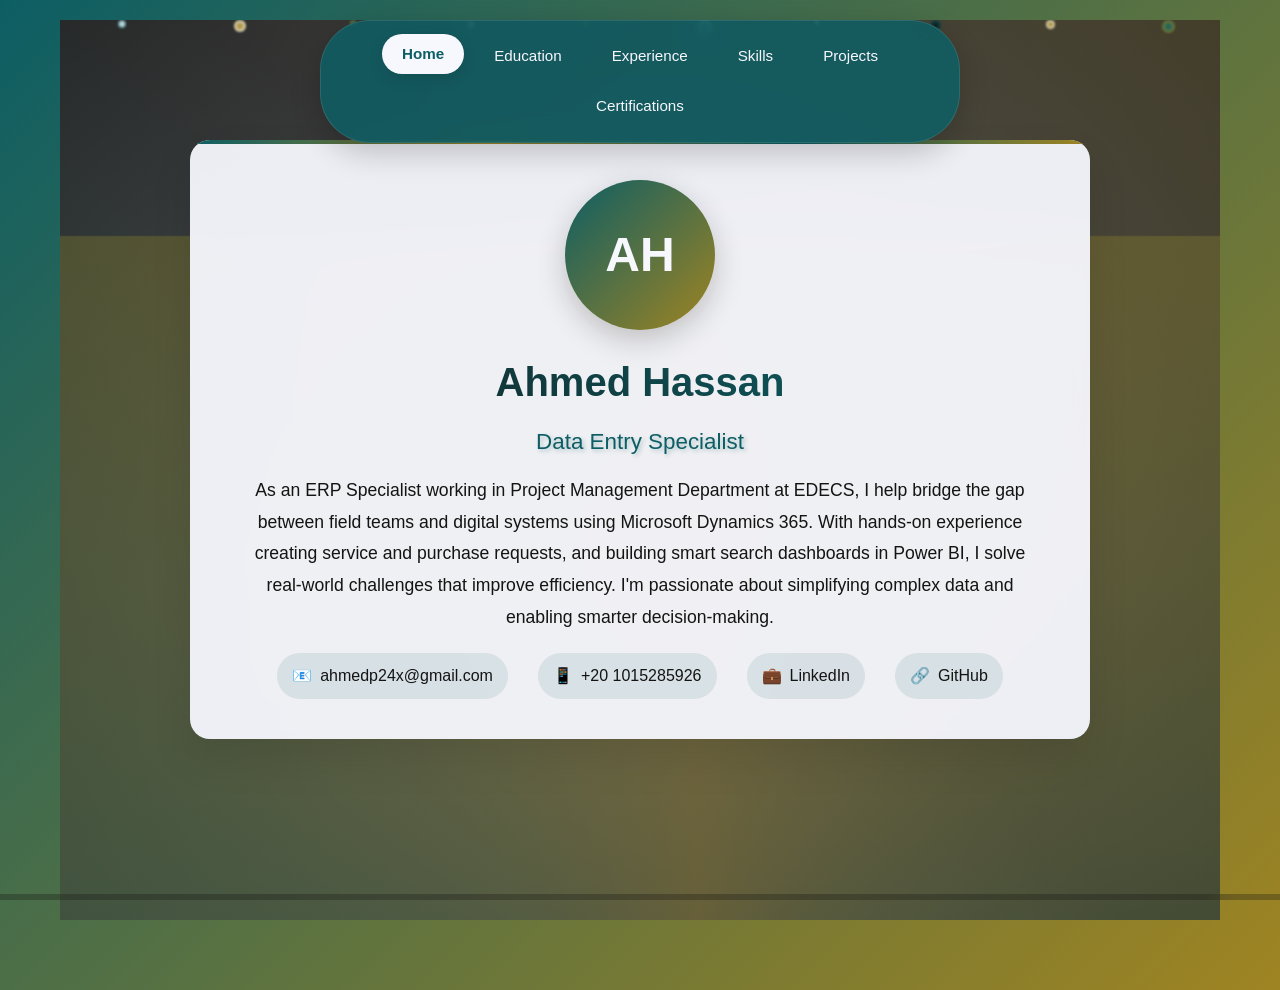
==== index.html @ 4a83ef36 "init project to remote repo" ====
<!DOCTYPE html>
<html lang="en">

<head>
    <meta charset="UTF-8">
    <meta name="viewport" content="width=device-width, initial-scale=1.0">
    <meta name="description"
        content="Ahmed Hassan - Data Entry Specialist & ERP Professional. Expertise in Power BI, Microsoft Dynamics 365, and data analytics.">
    <meta name="keywords"
        content="Ahmed Hassan, Data Entry Specialist, Power BI, Microsoft Dynamics 365, ERP, Data Analytics">
    <meta name="author" content="Ahmed Hassan">
    <title>Ahmed Hassan - Professional CV</title>
    <!-- Icon Libraries -->
    <link rel="stylesheet" href="https://cdn.jsdelivr.net/gh/devicons/devicon@latest/devicon.min.css">
    <link rel="stylesheet" href="https://cdnjs.cloudflare.com/ajax/libs/font-awesome/6.5.1/css/all.min.css">
    <link rel="stylesheet" href="css/style.css">
</head>

<body>
    <div class="container">
        <!-- Navigation Menu -->
        <nav class="navbar">
            <a href="#" class="nav-link active" data-section="home">Home</a>
            <a href="#" class="nav-link" data-section="education">Education</a>
            <a href="#" class="nav-link" data-section="experience">Experience</a>
            <a href="#" class="nav-link" data-section="skills">Skills</a>
            <a href="#" class="nav-link" data-section="projects">Projects</a>
            <a href="#" class="nav-link" data-section="certifications">Certifications</a>
        </nav>

        <!-- Portfolio Section as Background for First Two Sections -->
        <div class="portfolio-section">
            <div class="portfolio-parallax-bg"></div>
            <div class="floating-particles">
                <div class="particle"></div>
                <div class="particle"></div>
                <div class="particle"></div>
                <div class="particle"></div>
                <div class="particle"></div>
                <div class="particle"></div>
                <div class="particle"></div>
                <div class="particle"></div>
                <div class="particle"></div>
                <div class="particle"></div>
            </div>

            <!-- Profile Header floating on Portfolio -->
            <div id="home" class="profile-header fade-in page-section active">
                <div class="profile-image">AH</div>
                <h1 class="profile-name">Ahmed Hassan</h1>
                <h2 class="profile-title">Data Entry Specialist</h2>
                <p class="profile-summary">
                    As an ERP Specialist working in Project Management Department at EDECS, I help bridge the gap between field teams and
                    digital systems using Microsoft Dynamics 365. With hands-on experience creating service and purchase
                    requests, and building smart search dashboards in Power BI, I solve real-world challenges that
                    improve efficiency. I'm passionate about simplifying complex data and enabling smarter
                    decision-making.
                </p>
                <div class="contact-info">
                    <a href="mailto:ahmedp24x@gmail.com" class="contact-item">
                        <span>📧</span> ahmedp24x@gmail.com
                    </a>
                    <a href="tel:+201015285926" class="contact-item">
                        <span>📱</span> +20 1015285926
                    </a>
                    <a href="https://www.linkedin.com/in/ahmedhasson?utm_source=share&utm_campaign=share_via&utm_content=profile&utm_medium=android_app"
                        class="contact-item" target="_blank" rel="noopener noreferrer">
                        <span>💼</span> LinkedIn
                    </a>
                    <a href="https://github.com/Ahmedhassan1944" class="contact-item" target="_blank"
                        rel="noopener noreferrer">
                        <span>🔗</span> GitHub
                    </a>
                </div>
            </div>


        </div>

        <!-- Remaining Sections with Separate Background -->
        <div class="remaining-sections">
            <div class="main-content">
                <!-- Education Section -->
                <div id="education" class="section fade-in page-section">
                    <h3 class="section-title">
                        <div class="section-icon">🎓</div>
                        Education
                    </h3>

                    <div class="education-item">
                        <img src="images/alazhar-logo.png" alt="Al-Azhar University" class="education-logo">
                        <div class="item-header">Bachelor of Commerce - BCom, Statistics</div>
                        <div class="item-school">Al-Azhar University</div>
                        <div class="item-date">Oct 2019 - Jul 2023</div>
                        <div class="item-description">
                            Grade: Very Good with honor. Specialized in statistical analysis and data interpretation,
                            providing a strong foundation for data-driven decision making in business environments.
                        </div>
                    </div>
                </div>

                <!-- Experience Section -->
                <div id="experience" class="section fade-in page-section">
                    <h3 class="section-title">
                        <div class="section-icon">💼</div>
                        Experience
                    </h3>

                    <div class="experience-item edecs-experience">
                        <div class="experience-content">
                            <div class="item-header">Data Entry Specialist</div>
                            <div class="item-company">
                                EDECS –
                                <a href="https://www.edecs.com/projects/high-speed-rail-viaduct-hadayek-october-giza" target="_blank" rel="noopener noreferrer" style="color:inherit;text-decoration:underline dotted;">
                                    High-Speed Rail Viaduct, Hadayek October
                                </a>
                            </div>
                            <div class="item-date">May 2025 — Present · Giza, Egypt</div>
                            <div class="item-subtitle" style="font-size:0.82rem;color:var(--text-secondary,#aaa);margin-bottom:0.6rem;">
                                Client: Ministry of Transportation &amp; PARB &nbsp;|&nbsp; Consultant: SYSTRA &amp; SIEMENS &nbsp;|&nbsp; Design &amp; Build Contract
                            </div>
                            <div class="item-description">
                                <ul>
                                    <li>Initiate and process <strong>Purchase Requests (PRs)</strong> and <strong>Service Requests (SRs)</strong> through <strong>Microsoft Dynamics 365 F&amp;O</strong>, ensuring accurate ERP data entry and timely procurement workflow execution.</li>
                                    <li>Support <strong>Technical Office</strong> operations by maintaining real-time concrete casting records in <strong>Google Sheets</strong>, enabling all project stakeholders to monitor executed quantities per structural element and supporting Business Intelligence and project tracking initiatives.</li>
                                    <li>Manage end-to-end <strong>subcontractor invoice and payment certificate</strong> documentation, including obtaining departmental approvals and signatures, and compiling complete scanned dossiers (cover letters, invoices, and assessment sign-offs) for audit-ready records.</li>
                                    <li>Coordinate <strong>ERP item code requests</strong> for new and modified materials, as well as <strong>vendor registration</strong> for suppliers and subcontractors, ensuring all documentation and coding requirements are fulfilled to accelerate the procurement process.</li>
                                    <li>Serve as direct <strong>administrative support to the Project Manager</strong>, executing assigned tasks with accuracy and within required deadlines across cross-functional project activities.</li>
                                    <li>Prepare <strong>progress reports</strong> for reinforcement steel and concrete works, comparing actual executed site quantities against project records and planned targets to identify variances and support informed decision-making.</li>
                                    <li>Collaborate with site engineers within the <strong>Project Management Department</strong> to monitor construction activities, track work progress, and follow up on execution percentages using Google Sheets as a centralized project coordination platform.</li>
                                </ul>
                            </div>
                        </div>
                        <img src="images/edecs-logo.png" alt="EDECS" class="experience-logo">
                    </div>

                    <div class="experience-item hassan-allam-experience">
                        <div class="experience-content">
                            <div class="item-header">Data Entry Specialist - Maintenance Department</div>
                            <div class="item-company">Hassan Allam's Sons</div>
                            <div class="item-date">November 2023 — February 2024 · New Cairo, EGYPT</div>
                            <div class="item-description">
                                <ul>
                                    <li>Monitored and updated operating hours for a diverse fleet of heavy road construction equipment (Rollers, Graders, Pavers, etc.) to ensure strict adherence to Preventive Maintenance (PM) schedules (250, 500, 1000, 1500, and 2000-hour cycles).</li>
                                    <li>Managed the procurement process by initiating and tracking Purchase Requisitions (PRs) for all site maintenance requirements and technical supplies.</li>
                                    <li>Controlled inventory levels of essential spare parts and consumables, ensuring optimal stock availability for routine and emergency repairs to minimize equipment downtime.</li>
                                    <li>Tracked and documented maintenance cycles specifically for high-wear components, including batteries and tires, to optimize their lifespan and performance.</li>
                                    <li>Generated detailed reports on equipment status and maintenance history to support the technical office and site management in decision-making.</li>
                                </ul>
                            </div>
                        </div>
                        <img src="images/hassan-allam-logo.jpg" alt="Hassan Allam's Sons" class="experience-logo">
                    </div>
                </div>

                <!-- Skills Section -->
                <div id="skills" class="section fade-in page-section">
                    <h3 class="section-title">
                        <div class="section-icon">🚀</div>
                        Skills
                    </h3>

                    <div class="skills-grid">
                        <div class="skill-item">
                            <img src="images/power-bi.svg" alt="Power BI" class="skill-icon-svg">
                            <div class="skill-name">Power BI</div>
                        </div>
                        <div class="skill-item">
                            <i class="devicon-azuresqldatabase-plain skill-icon"></i>
                            <div class="skill-name">SQL</div>
                        </div>
                        <div class="skill-item">
                            <i class="devicon-azuresqldatabase-plain skill-icon"></i>
                            <div class="skill-name">T-SQL</div>
                        </div>
                        <div class="skill-item">
                            <img src="images/excel.svg" alt="Excel" class="skill-icon-svg">
                            <div class="skill-name">Excel</div>
                        </div>
                        <div class="skill-item">
                            <img src="images/word.svg" alt="Word" class="skill-icon-svg">
                            <div class="skill-name">Word</div>
                        </div>
                        <div class="skill-item">
                            <img src="images/powerpoint.svg" alt="PowerPoint" class="skill-icon-svg">
                            <div class="skill-name">Power Point</div>
                        </div>
                        <div class="skill-item">
                            <img src="images/outlook.svg" alt="Outlook" class="skill-icon-svg">
                            <div class="skill-name">Outlook</div>
                        </div>
                        <div class="skill-item">
                            <img src="images/python.svg" alt="Python" class="skill-icon-svg">
                            <div class="skill-name">Python</div>
                        </div>
                        <div class="skill-item">
                            <i class="devicon-microsoftsqlserver-plain skill-icon"></i>
                            <div class="skill-name">Microsoft SQL Server</div>
                        </div>
                        <div class="skill-item">
                            <i class="fas fa-keyboard skill-icon"></i>
                            <div class="skill-name">Typing</div>
                        </div>
                        <div class="skill-item">
                            <i class="fas fa-plug skill-icon"></i>
                            <div class="skill-name">API (OData Feed)</div>
                        </div>
                        <div class="skill-item">
                            <img src="images/dynamics-365.png" alt="Microsoft Dynamics 365" class="skill-icon-svg">
                            <div class="skill-name">ERP Microsoft Dynamics 365 F&O</div>
                        </div>
                        <div class="skill-item">
                            <img src="images/google-antigravity.png" alt="Google Antigravity" class="skill-icon-svg">
                            <div class="skill-name">Google.Antigravity (AI agent)</div>
                        </div>
                        <div class="skill-item">
                            <svg class="skill-icon-svg" viewBox="0 0 48 48" xmlns="http://www.w3.org/2000/svg">
                                <path fill="#43a047"
                                    d="M37,45H11c-1.657,0-3-1.343-3-3V6c0-1.657,1.343-3,3-3h19l10,10v29C40,43.657,38.657,45,37,45z" />
                                <path fill="#c8e6c9" d="M40,13H30V3L40,13z" />
                                <path fill="#2e7d32" d="M30,13l10,10V13H30z" />
                                <path fill="#e8f5e9"
                                    d="M31,23H17v14h14V23z M19,35v-2h3v2H19z M19,31v-2h3v2H19z M19,27v-2h3v2H19z M26,35h-3v-2h3V35z M26,31h-3v-2h3V31z M26,27h-3v-2h3V27z M29,35h-2v-2h2V35z M29,31h-2v-2h2V31z M29,27h-2v-2h2V27z" />
                            </svg>
                            <div class="skill-name">Google Sheets</div>
                        </div>
                        <div class="skill-item">
                            <img src="images/looker-studio.svg" alt="Looker Studio" class="skill-icon-svg">
                            <div class="skill-name">Looker Studio</div>
                        </div>
                        <div class="skill-item">
                            <i class="devicon-github-original skill-icon"></i>
                            <div class="skill-name">GitHub</div>
                        </div>
                        <div class="skill-item">
                            <img src="images/packet-tracer.png" alt="Cisco Packet Tracer" class="skill-icon-svg">
                            <div class="skill-name">Cisco Packet Tracer</div>
                        </div>
                        <div class="skill-item">
                            <img src="images/gns3.png" alt="GNS3" class="skill-icon-svg">
                            <div class="skill-name">GNS3</div>
                        </div>
                    </div>
                </div>

                <!-- Projects Section -->
                <div id="projects" class="section fade-in page-section">
                    <h3 class="section-title">
                        <div class="section-icon">🔧</div>
                        Key Projects
                    </h3>

                    <div class="project-item">
                        <div class="item-header">Real-Time Concrete Tracking &amp; Wastage Analysis System</div>
                        <div class="item-date">2026</div>
                        <div class="item-description">
                            <p><strong>Tools:</strong> Google Sheets, Looker Studio</p>
                            <p><strong>Overview:</strong> Designed and implemented a real-time concrete monitoring and
                                analysis system to track concrete consumption, supply, and wastage across construction
                                items and concrete stations. Uses Google Sheets with Data Validation and Conditional
                                Formatting, connected to Looker Studio for live dashboards.</p>
                            <br>
                            <strong>Key Features:</strong>
                            <ul>
                                <li>Real-Time Reporting (auto-updates with Google Sheets entries)</li>
                                <li>Concrete Consumption per Item tracking</li>
                                <li>Concrete Supplied by Station monitoring</li>
                                <li>Wastage Analysis per Item and per Station</li>
                                <li>Wastage Percentage KPI: (Wastage Quantity ÷ Total Estimated Quantity) × 100</li>
                            </ul>
                            <strong>Business Value:</strong>
                            <ul>
                                <li>Enhances cost control and reduces concrete waste</li>
                                <li>Enables real-time data-driven decisions</li>
                                <li>Improves transparency between site execution and management</li>
                                <li>Provides instant visibility without manual reporting</li>
                            </ul>
                            <p><strong>Skills:</strong> Google Sheets (Advanced), Data Validation, Conditional
                                Formatting, Looker Studio, Real-Time Dashboards, Construction Data Analytics, KPI
                                Design, Data Visualization</p>
                        </div>
                    </div>

                    <div class="project-item">
                        <div class="item-header">Smart Item Code Search using Power BI &amp; OData Feed</div>
                        <div class="item-date">2025</div>
                        <div class="item-description">
                            Developed a Power BI project that connects two tables using the OData API feed.
                            The main objective is to simplify the process of identifying item or service codes
                            inside Microsoft Dynamics 365 ERP.
                        </div>
                    </div>

                    <div class="project-item">
                        <div class="item-header">Workflow Monitoring Dashboard – Power BI</div>
                        <div class="item-date">2025</div>
                        <div class="item-description">
                            Designed and developed an interactive Power BI dashboard to monitor workflow processes
                            for Purchase Requisitions and Service Requests at EDECS.
                        </div>
                    </div>

                    <div class="project-item">
                        <div class="item-header">PowerPoint Logistics Tracker</div>
                        <div class="item-date">2025</div>
                        <div class="item-description">
                            Developed an interactive PowerPoint logistics tracker for Viaduct 98 – Nile SAT (Part 2),
                            documenting daily vehicle movements with visual maps, animations, and organized tables.
                            Enhanced reporting by delivering clear, professional insights without complex tools.
                        </div>
                    </div>
                </div>

                <!-- Certifications Section -->
                <div id="certifications" class="section fade-in full-width page-section">
                    <h3 class="section-title">
                        <div class="section-icon">🏆</div>
                        Certifications &amp; Achievements
                    </h3>

                    <div class="certifications-grid">
                        <div class="cert-item">
                            <img src="images/google-cert.svg" alt="Google Data Analytics" class="skill-icon-svg">
                            <div class="cert-name">Google Data Analytics Professional Certificate</div>
                            <div class="cert-issuer">Google</div>
                        </div>
                        <div class="cert-item">
                            <img src="images/powerbi-cert.png" alt="Power BI Data Analysis" class="skill-icon-svg">
                            <div class="cert-name">Analyzing and Visualizing Data with Microsoft Power BI</div>
                            <div class="cert-issuer">365 Data Science</div>
                        </div>
                        <div class="cert-item">
                            <img src="images/typing-cert.png" alt="Typing Certificate" class="skill-icon-svg">
                            <div class="cert-name">Typing Certificate</div>
                            <div class="cert-issuer">Typing.com</div>
                        </div>
                        <div class="cert-item">
                            <img src="images/cisco-cert.svg" alt="Cisco Network Academy" class="skill-icon-svg">
                            <div class="cert-name">CCNA: Introduction to Network</div>
                            <div class="cert-issuer">Cisco Network Academy</div>
                        </div>
                        <div class="cert-item">
                            <img src="images/cisco-cert.svg" alt="Cisco Network Academy" class="skill-icon-svg">
                            <div class="cert-name">CCNA: Switching, Routing, and Wireless Essentials</div>
                            <div class="cert-issuer">Cisco Network Academy</div>
                        </div>
                    </div>
                </div>
            </div>
        </div>
    </div>
    <!-- Scroll Progress Bar -->
    <div class="scroll-progress-container">
        <div class="scroll-progress-bar"></div>
    </div>

    <script src="js/script.js"></script>
</body>

</html>
---- css/style.css ----
* {
    margin: 0;
    padding: 0;
    box-sizing: border-box;
}

/* ============================================
   CUSTOM CURSOR STYLES
   ============================================ */

/* Default cursor for all elements */
* {
    cursor: url('../images/path-66-at-2x-removebg-preview_32x32.png') 16 16, auto;
}

/* Pointer cursor for interactive elements */
a,
button,
.clickable,
[onclick],
[role="button"] {
    cursor: url('../images/path-66-at-2x-removebg-preview_32x32.png') 16 16, pointer;
}

/* Text cursor for input fields */
input[type="text"],
input[type="email"],
input[type="password"],
input[type="search"],
textarea,
[contenteditable="true"] {
    cursor: url('../images/path-66-at-2x-removebg-preview_32x32.png') 16 16, text;
}

/* Keep default cursors for resize and move operations */
[draggable="true"] {
    cursor: url('../images/path-66-at-2x-removebg-preview_32x32.png') 16 16, move;
}

/* Ensure cursor works on all interactive portfolio elements */
.contact-item,
.portfolio-card,
.experience-item,
.education-item,
.project-item,
.skill-item {
    cursor: url('../images/path-66-at-2x-removebg-preview_32x32.png') 16 16, pointer;
}



/* ============================================
   END CUSTOM CURSOR STYLES
   ============================================ */



body {
    font-family: 'Segoe UI', Tahoma, Geneva, Verdana, sans-serif;
    line-height: 1.6;
    color: #141413;
    background: linear-gradient(135deg, #0d5e64 0%, #9f8422 100%);
    min-height: 100vh;
}

.container {
    max-width: 1200px;
    margin: 0 auto;
    padding: 20px;
    position: relative;
}

/* Portfolio Section as Background for First Two Sections */
.portfolio-section {
    position: relative;
    width: 100%;
    min-height: 100vh;
    z-index: 1;
    overflow: hidden;
    margin-bottom: 50px;
}

/* INSANE BACKGROUND ANIMATIONS */
.portfolio-parallax-bg {
    position: absolute;
    top: 0;
    left: 0;
    width: 100%;
    height: 120%;
    background: linear-gradient(45deg, #0d5e64 0%, #141413 50%, #9f8422 100%);
    background-size: 400% 400%;
    animation: megaGradientShift 4s ease infinite, backgroundPulse 6s ease-in-out infinite;
    transform: translateZ(0);
    will-change: transform;
    overflow: hidden;
}

.portfolio-parallax-bg::before {
    content: '';
    position: absolute;
    top: -50%;
    left: -50%;
    width: 200%;
    height: 200%;
    background: radial-gradient(circle, rgba(247, 248, 254, 0.3) 0%, transparent 70%);
    animation: megaFloat 4s ease-in-out infinite, spin 20s linear infinite;
}

.portfolio-parallax-bg::after {
    content: '';
    position: absolute;
    top: 20%;
    right: -30%;
    width: 150%;
    height: 150%;
    background: conic-gradient(from 0deg, rgba(159, 132, 34, 0.4), rgba(13, 94, 100, 0.4), rgba(159, 132, 34, 0.4));
    animation: megaFloatReverse 6s ease-in-out infinite, spinReverse 15s linear infinite;
}

@keyframes megaGradientShift {
    0% {
        background-position: 0% 50%;
    }

    25% {
        background-position: 100% 50%;
    }

    50% {
        background-position: 100% 100%;
    }

    75% {
        background-position: 0% 100%;
    }

    100% {
        background-position: 0% 50%;
    }
}

@keyframes backgroundPulse {

    0%,
    100% {
        transform: scale(1) rotate(0deg);
    }

    50% {
        transform: scale(1.05) rotate(2deg);
    }
}

@keyframes megaFloat {

    0%,
    100% {
        transform: translateY(0px) rotate(0deg) scale(1);
    }

    33% {
        transform: translateY(-30px) rotate(120deg) scale(1.1);
    }

    66% {
        transform: translateY(15px) rotate(240deg) scale(0.9);
    }
}

@keyframes megaFloatReverse {

    0%,
    100% {
        transform: translateY(0px) rotate(0deg) scale(1);
    }

    33% {
        transform: translateY(25px) rotate(-90deg) scale(1.2);
    }

    66% {
        transform: translateY(-20px) rotate(-180deg) scale(0.8);
    }
}

@keyframes spin {
    0% {
        transform: rotate(0deg);
    }

    100% {
        transform: rotate(360deg);
    }
}

@keyframes spinReverse {
    0% {
        transform: rotate(0deg);
    }

    100% {
        transform: rotate(-360deg);
    }
}

@keyframes gradientShift {
    0% {
        background-position: 0% 50%;
    }

    50% {
        background-position: 100% 50%;
    }

    100% {
        background-position: 0% 50%;
    }
}

@keyframes float {

    0%,
    100% {
        transform: translateY(0px) rotate(0deg);
    }

    50% {
        transform: translateY(-20px) rotate(5deg);
    }
}

/* EXPLOSIVE PARTICLE SYSTEM */
.floating-particles {
    position: absolute;
    top: 0;
    left: 0;
    width: 100%;
    height: 100%;
    pointer-events: none;
    overflow: hidden;
}

.particle {
    position: absolute;
    border-radius: 50%;
    animation: floatParticle 6s infinite linear;
    filter: blur(1px);
}

.particle:nth-child(1) {
    width: 8px;
    height: 8px;
    left: 5%;
    background: radial-gradient(circle, #f7f8fe, #0d5e64);
    animation-delay: 0s;
    animation-duration: 8s;
}

.particle:nth-child(2) {
    width: 12px;
    height: 12px;
    left: 15%;
    background: radial-gradient(circle, #9f8422, #f7f8fe);
    animation-delay: 1s;
    animation-duration: 10s;
}

.particle:nth-child(3) {
    width: 6px;
    height: 6px;
    left: 25%;
    background: radial-gradient(circle, #0d5e64, #9f8422);
    animation-delay: 2s;
    animation-duration: 12s;
}

.particle:nth-child(4) {
    width: 10px;
    height: 10px;
    left: 35%;
    background: radial-gradient(circle, #f7f8fe, #141413);
    animation-delay: 3s;
    animation-duration: 9s;
}

.particle:nth-child(5) {
    width: 7px;
    height: 7px;
    left: 45%;
    background: radial-gradient(circle, #9f8422, #0d5e64);
    animation-delay: 4s;
    animation-duration: 11s;
}

.particle:nth-child(6) {
    width: 14px;
    height: 14px;
    left: 55%;
    background: radial-gradient(circle, #0d5e64, #f7f8fe);
    animation-delay: 5s;
    animation-duration: 13s;
}

.particle:nth-child(7) {
    width: 5px;
    height: 5px;
    left: 65%;
    background: radial-gradient(circle, #f7f8fe, #9f8422);
    animation-delay: 6s;
    animation-duration: 8s;
}

.particle:nth-child(8) {
    width: 11px;
    height: 11px;
    left: 75%;
    background: radial-gradient(circle, #141413, #0d5e64);
    animation-delay: 7s;
    animation-duration: 10s;
}

.particle:nth-child(9) {
    width: 9px;
    height: 9px;
    left: 85%;
    background: radial-gradient(circle, #9f8422, #f7f8fe);
    animation-delay: 1.5s;
    animation-duration: 14s;
}

.particle:nth-child(10) {
    width: 13px;
    height: 13px;
    left: 95%;
    background: radial-gradient(circle, #0d5e64, #9f8422);
    animation-delay: 2.5s;
    animation-duration: 7s;
}

@keyframes floatParticle {
    0% {
        transform: translateY(100vh) rotate(0deg) scale(0);
        opacity: 0;
    }

    5% {
        opacity: 1;
        transform: translateY(95vh) rotate(18deg) scale(1);
    }

    50% {
        transform: translateY(50vh) rotate(180deg) scale(1.5);
        opacity: 1;
    }

    95% {
        opacity: 1;
        transform: translateY(5vh) rotate(342deg) scale(0.8);
    }

    100% {
        transform: translateY(-10vh) rotate(360deg) scale(0);
        opacity: 0;
    }
}

/* Profile Header floating on Portfolio */
.profile-header {
    background: rgba(247, 248, 254, 0.95);
    backdrop-filter: blur(15px);
    border-radius: 20px;
    padding: 40px;
    margin: 120px auto 100px auto;
    /* Increased top margin for navbar */
    box-shadow: 0 20px 40px rgba(0, 0, 0, 0.1);
    text-align: center;
    position: relative;
    overflow: hidden;
    z-index: 5;
    max-width: 900px;
}

.profile-header::before {
    content: '';
    position: absolute;
    top: 0;
    left: 0;
    right: 0;
    height: 4px;
    background: linear-gradient(90deg, #0d5e64, #9f8422, #0d5e64, #9f8422);
}

.profile-image {
    width: 150px;
    height: 150px;
    border-radius: 50%;
    margin: 0 auto 20px;
    background: linear-gradient(135deg, #0d5e64, #9f8422);
    display: flex;
    align-items: center;
    justify-content: center;
    font-size: 48px;
    color: #f7f8fe;
    font-weight: bold;
    box-shadow: 0 10px 30px rgba(0, 0, 0, 0.2);
    transition: all 0.5s cubic-bezier(0.4, 0, 0.2, 1);
    position: relative;
    overflow: hidden;
    animation:
        bounceIn 1.5s ease-out,
        continuousBounce 4s ease-in-out 2s infinite,
        colorCycle 8s ease-in-out 3s infinite,
        breathe 3s ease-in-out infinite;
}

.profile-image:hover {
    transform: scale(1.3) rotate(15deg) translateY(-10px);
    box-shadow:
        0 30px 80px rgba(13, 94, 100, 0.6),
        0 0 50px rgba(159, 132, 34, 0.8),
        inset 0 0 30px rgba(247, 248, 254, 0.3);
    background: conic-gradient(from 0deg, #0d5e64, #9f8422, #f7f8fe, #141413, #0d5e64);
    animation:
        continuousBounce 4s ease-in-out infinite,
        colorCycle 1s ease-in-out infinite,
        breathe 1s ease-in-out infinite,
        megaSpin 2s ease-in-out infinite;
}

.profile-image::before {
    content: '';
    position: absolute;
    top: -50%;
    left: -50%;
    width: 200%;
    height: 200%;
    background: conic-gradient(from 0deg, transparent, rgba(247, 248, 254, 0.8), transparent);
    transform: rotate(0deg);
    transition: all 0.6s ease;
    opacity: 0;
    animation: continuousSpin 3s linear infinite;
}

.profile-image:hover::before {
    opacity: 1;
    animation: megaSpin 0.5s linear infinite;
}

.profile-image::after {
    content: '';
    position: absolute;
    top: 50%;
    left: 50%;
    width: 120%;
    height: 120%;
    background: radial-gradient(circle, transparent 40%, rgba(247, 248, 254, 0.6) 70%, transparent 90%);
    transform: translate(-50%, -50%) scale(0);
    border-radius: 50%;
    animation: pulseRing 2s ease-in-out infinite;
}

@keyframes colorCycle {
    0% {
        background: linear-gradient(135deg, #0d5e64, #9f8422);
    }

    25% {
        background: linear-gradient(135deg, #9f8422, #f7f8fe);
    }

    50% {
        background: linear-gradient(135deg, #f7f8fe, #141413);
    }

    75% {
        background: linear-gradient(135deg, #141413, #0d5e64);
    }

    100% {
        background: linear-gradient(135deg, #0d5e64, #9f8422);
    }
}

@keyframes breathe {

    0%,
    100% {
        filter: brightness(1) saturate(1);
    }

    50% {
        filter: brightness(1.3) saturate(1.5);
    }
}

@keyframes megaSpin {
    0% {
        transform: rotate(0deg);
    }

    100% {
        transform: rotate(360deg);
    }
}

@keyframes continuousSpin {
    0% {
        transform: rotate(0deg);
    }

    100% {
        transform: rotate(360deg);
    }
}

@keyframes pulseRing {
    0% {
        transform: translate(-50%, -50%) scale(0);
        opacity: 1;
    }

    100% {
        transform: translate(-50%, -50%) scale(1);
        opacity: 0;
    }
}

@keyframes bounceIn {
    0% {
        transform: scale(0);
        opacity: 0;
    }

    50% {
        transform: scale(1.1);
    }

    100% {
        transform: scale(1);
        opacity: 1;
    }
}

@keyframes continuousBounce {

    0%,
    100% {
        transform: translateY(0);
    }

    50% {
        transform: translateY(-10px);
    }
}

@keyframes shimmer {
    0% {
        transform: translateX(-100%) translateY(-100%) rotate(45deg);
    }

    100% {
        transform: translateX(100%) translateY(100%) rotate(45deg);
    }
}

/* EXPLOSIVE TEXT ANIMATIONS */
.profile-name {
    font-size: 2.5em;
    font-weight: 700;
    color: #141413;
    margin-bottom: 10px;
    background: linear-gradient(45deg, #141413, #0d5e64, #9f8422, #141413);
    background-size: 300% 300%;
    background-clip: text;
    -webkit-background-clip: text;
    -webkit-text-fill-color: transparent;
    animation:
        slideInDown 1.5s ease-out,
        gradientText 5s ease-in-out 2s infinite,
        letterBounce 3s ease-in-out 3s infinite;
}

.profile-title {
    font-size: 1.4em;
    color: #0d5e64;
    margin-bottom: 15px;
    font-weight: 500;
    animation:
        slideInUp 1.5s ease-out 0.5s both,
        titlePulse 3s ease-in-out 2s infinite,
        titleFloat 4s ease-in-out 3s infinite;
    text-shadow: 2px 2px 4px rgba(13, 94, 100, 0.3);
}

@keyframes gradientText {

    0%,
    100% {
        background-position: 0% 50%;
    }

    50% {
        background-position: 100% 50%;
    }
}

@keyframes textGlow {

    0%,
    100% {
        filter: drop-shadow(0 0 5px rgba(13, 94, 100, 0.5));
        transform: scale(1);
    }

    50% {
        filter: drop-shadow(0 0 20px rgba(159, 132, 34, 0.8));
        transform: scale(1.02);
    }
}

@keyframes letterBounce {

    0%,
    100% {
        transform: translateY(0);
    }

    25% {
        transform: translateY(-3px);
    }

    75% {
        transform: translateY(3px);
    }
}

@keyframes titlePulse {

    0%,
    100% {
        transform: scale(1);
        color: #0d5e64;
    }

    50% {
        transform: scale(1.05);
        color: #9f8422;
    }
}

@keyframes titleFloat {

    0%,
    100% {
        transform: translateX(0) rotate(0deg);
    }

    33% {
        transform: translateX(5px) rotate(1deg);
    }

    66% {
        transform: translateX(-5px) rotate(-1deg);
    }
}

.profile-summary {
    font-size: 1.1em;
    color: #141413;
    max-width: 800px;
    margin: 0 auto 20px;
    line-height: 1.8;
    animation: fadeInScale 1s ease-out 0.6s both;
}

@keyframes slideInDown {
    0% {
        transform: translateY(-50px);
        opacity: 0;
    }

    100% {
        transform: translateY(0);
        opacity: 1;
    }
}

@keyframes slideInUp {
    0% {
        transform: translateY(50px);
        opacity: 0;
    }

    100% {
        transform: translateY(0);
        opacity: 1;
    }
}

@keyframes fadeInScale {
    0% {
        transform: scale(0.8);
        opacity: 0;
    }

    100% {
        transform: scale(1);
        opacity: 1;
    }
}

/* Add wave animation to contact info */
.contact-info {
    display: flex;
    justify-content: center;
    gap: 30px;
    flex-wrap: wrap;
    margin-top: 20px;
    animation: slideInUp 1s ease-out 0.9s both;
}

.contact-item {
    display: flex;
    align-items: center;
    gap: 8px;
    color: #141413;
    text-decoration: none;
    padding: 10px 15px;
    border-radius: 25px;
    background: rgba(13, 94, 100, 0.1);
    transition: all 0.4s cubic-bezier(0.4, 0, 0.2, 1);
    position: relative;
    overflow: hidden;
}

.contact-item::before {
    content: '';
    position: absolute;
    top: 0;
    left: -100%;
    width: 100%;
    height: 100%;
    background: linear-gradient(90deg, transparent, rgba(13, 94, 100, 0.2), transparent);
    transition: left 0.6s ease;
}

.contact-item:hover {
    background: rgba(13, 94, 100, 0.2);
    transform: translateY(-3px) scale(1.02);
    box-shadow: 0 10px 25px rgba(13, 94, 100, 0.3);
}

.contact-item:hover::before {
    left: 100%;
}

.contact-item span {
    transition: transform 0.3s ease;
}

.contact-item:hover span {
    transform: rotate(15deg) scale(1.1);
}

/* Portfolio Content */
.portfolio-content {
    position: relative;
    z-index: 2;
    padding: 100px 40px 80px 40px;
    /* Increased top padding for navbar */
    text-align: center;
    color: #f7f8fe;
    max-width: 1200px;
    margin: 0 auto;
}

/* Add visible loading animation */
.portfolio-title {
    font-size: 3.5em;
    font-weight: 700;
    margin-bottom: 30px;
    text-shadow: 2px 2px 4px rgba(0, 0, 0, 0.3);
    animation: slideInFromLeft 1s ease-out 2s both, glow 2s ease-in-out 3s infinite alternate;
}

.portfolio-subtitle {
    font-size: 1.5em;
    margin-bottom: 40px;
    opacity: 0.9;
    animation: slideInFromRight 1s ease-out 2.5s both;
}

@keyframes slideInFromLeft {
    0% {
        transform: translateX(-100px);
        opacity: 0;
    }

    100% {
        transform: translateX(0);
        opacity: 1;
    }
}

@keyframes slideInFromRight {
    0% {
        transform: translateX(100px);
        opacity: 0;
    }

    100% {
        transform: translateX(0);
        opacity: 1;
    }
}

@keyframes glow {
    0% {
        text-shadow: 2px 2px 4px rgba(0, 0, 0, 0.3), 0 0 10px rgba(247, 248, 254, 0.3);
    }

    100% {
        text-shadow: 2px 2px 4px rgba(0, 0, 0, 0.3), 0 0 20px rgba(247, 248, 254, 0.6), 0 0 30px rgba(247, 248, 254, 0.4);
    }
}

.portfolio-grid {
    display: grid;
    grid-template-columns: repeat(auto-fit, minmax(300px, 1fr));
    gap: 30px;
    margin-top: 50px;
    animation: fadeInUp 1s ease-out 3s both;
}

.portfolio-card {
    background: rgba(247, 248, 254, 0.1);
    backdrop-filter: blur(15px);
    border: 1px solid rgba(247, 248, 254, 0.2);
    border-radius: 15px;
    padding: 30px;
    transition: all 0.5s cubic-bezier(0.4, 0, 0.2, 1);
    position: relative;
    overflow: hidden;
    transform: translateY(0);
}

.portfolio-card::before {
    content: '';
    position: absolute;
    top: 0;
    left: 0;
    width: 100%;
    height: 3px;
    background: linear-gradient(90deg, #f7f8fe, #9f8422);
}

.portfolio-card::after {
    content: '';
    position: absolute;
    top: 50%;
    left: 50%;
    width: 0;
    height: 0;
    background: radial-gradient(circle, rgba(247, 248, 254, 0.1) 0%, transparent 70%);
    transition: all 0.6s ease;
    transform: translate(-50%, -50%);
    border-radius: 50%;
}

.portfolio-card:hover {
    transform: translateY(-15px) scale(1.03) rotateX(5deg);
    box-shadow: 0 30px 60px rgba(0, 0, 0, 0.4);
    border-color: rgba(247, 248, 254, 0.4);
}

.portfolio-card:hover::after {
    width: 300px;
    height: 300px;
    background: radial-gradient(circle, rgba(247, 248, 254, 0.05) 0%, transparent 70%);
}

.portfolio-card h3 {
    font-size: 1.5em;
    margin-bottom: 15px;
    color: #f7f8fe;
    transition: all 0.3s ease;
}

.portfolio-card:hover h3 {
    transform: translateY(-5px);
    text-shadow: 0 5px 15px rgba(247, 248, 254, 0.3);
}

.portfolio-card p {
    color: rgba(247, 248, 254, 0.8);
    line-height: 1.6;
}

.coming-soon-badge {
    display: inline-block;
    background: linear-gradient(135deg, #9f8422, #0d5e64);
    color: #f7f8fe;
    padding: 8px 20px;
    border-radius: 20px;
    font-size: 0.9em;
    font-weight: 500;
    margin-bottom: 15px;
}

@keyframes fadeInUp {
    to {
        opacity: 1;
        transform: translateY(0);
    }
}

@keyframes cardSlideUp {
    0% {
        transform: translateY(50px) scale(0.9);
        opacity: 0;
    }

    100% {
        transform: translateY(0) scale(1);
        opacity: 1;
    }
}

/* Remaining Sections with Separate Background */
.remaining-sections {
    position: relative;
    z-index: 10;
    background: linear-gradient(135deg, #0d5e64 0%, #9f8422 100%);
    padding: 50px 0;
    margin-top: 0;
}

.main-content {
    display: grid;
    grid-template-columns: 1fr 1fr;
    gap: 30px;
    max-width: 1200px;
    margin: 0 auto;
    padding: 0 20px;
}

.section {
    background: rgba(247, 248, 254, 0.95);
    backdrop-filter: blur(10px);
    border-radius: 15px;
    padding: 30px;
    box-shadow: 0 15px 35px rgba(0, 0, 0, 0.08);
    transition: transform 0.3s ease;
}

.section:hover {
    transform: translateY(-5px);
}

.section-title {
    font-size: 1.8em;
    font-weight: 600;
    color: #141413;
    margin-bottom: 25px;
    display: flex;
    align-items: center;
    gap: 10px;
}

.section-icon {
    width: 30px;
    height: 30px;
    background: linear-gradient(135deg, #0d5e64, #9f8422);
    border-radius: 8px;
    display: flex;
    align-items: center;
    justify-content: center;
    color: #f7f8fe;
    font-weight: bold;
}

.experience-item,
.education-item,
.project-item {
    border-left: 3px solid #0d5e64;
    padding-left: 20px;
    margin-bottom: 25px;
    position: relative;
    transition: all 0.3s ease;

}

.experience-item::before,
.education-item::before,
.project-item::before {
    content: '';
    position: absolute;
    left: -8px;
    top: 5px;
    width: 13px;
    height: 13px;
    background: #0d5e64;
    border-radius: 50%;
    transition: all 0.4s ease;
    animation: heartbeat 2s ease-in-out infinite;
}

.experience-item:hover::before,
.education-item:hover::before,
.project-item:hover::before {
    transform: scale(1.5);
    box-shadow: 0 0 15px rgba(13, 94, 100, 0.6);
    background: #9f8422;
}

.experience-item:hover,
.education-item:hover,
.project-item:hover {
    transform: translateX(10px);
    background: rgba(13, 94, 100, 0.02);
    border-radius: 8px;
    padding: 15px 20px;
    margin-left: -15px;
}

@keyframes heartbeat {

    0%,
    100% {
        transform: scale(1);
    }

    50% {
        transform: scale(1.1);
    }
}

.item-header {
    font-size: 1.2em;
    font-weight: 600;
    color: #141413;
    margin-bottom: 5px;
}

.item-company,
.item-school {
    color: #0d5e64;
    font-weight: 500;
    margin-bottom: 5px;
}

.item-date {
    color: #9f8422;
    font-size: 0.9em;
    margin-bottom: 10px;
}

.item-description {
    color: #141413;
    line-height: 1.6;
}

.item-description ul {
    list-style-type: disc;
    margin-left: 20px;
    margin-top: 5px;
    margin-bottom: 10px;
}

.item-description li {
    margin-bottom: 5px;
}

.education-logo {
    width: 80px;
    height: 80px;
    object-fit: contain;
    margin-bottom: 15px;
    display: block;
}

.experience-item {
    display: grid;
    grid-template-columns: 1fr auto;
    grid-template-areas:
        "content logo";
    align-items: center;
    gap: 20px;
}

.experience-item .experience-content {
    grid-area: content;
}

.experience-logo {
    grid-area: logo;
    width: 160px;
    height: 120px;
    object-fit: contain;
    display: block;
    flex-shrink: 0;
    opacity: 0.9;
    transition: transform 0.3s ease, opacity 0.3s ease;
}

.experience-item:hover .experience-logo {
    transform: scale(1.05);
    opacity: 1;
}

.skills-grid {
    display: grid;
    grid-template-columns: repeat(auto-fit, minmax(120px, 1fr));
    gap: 15px;
}

.skill-item {
    text-align: center;
    padding: 15px;
    background: linear-gradient(135deg, rgba(13, 94, 100, 0.1), rgba(159, 132, 34, 0.1));
    border-radius: 12px;
    transition: all 0.4s cubic-bezier(0.4, 0, 0.2, 1);
    position: relative;
    overflow: hidden;

}

.skill-item::before {
    content: '';
    position: absolute;
    top: 50%;
    left: 50%;
    width: 0;
    height: 0;
    background: radial-gradient(circle, rgba(13, 94, 100, 0.2) 0%, transparent 70%);
    transition: all 0.5s ease;
    transform: translate(-50%, -50%);
    border-radius: 50%;
}

.skill-item:hover {
    background: linear-gradient(135deg, rgba(13, 94, 100, 0.2), rgba(159, 132, 34, 0.2));
    transform: translateY(-5px) rotateY(5deg);
    box-shadow: 0 15px 30px rgba(13, 94, 100, 0.2);
}

.skill-item:hover::before {
    width: 200px;
    height: 200px;
}

.skill-name {
    font-weight: 500;
    color: #141413;
    margin-bottom: 5px;
    transition: all 0.3s ease;
    position: relative;
    z-index: 2;
}

.skill-item:hover .skill-name {
    transform: scale(1.05);
    font-weight: 600;
}

/* Skill Icon Styles */
.skill-icon {
    font-size: 3em;
    margin-top: 0;
    margin-bottom: 5px;
    opacity: 1;
    transform: scale(1) rotate(0deg);
    color: #0d5e64;
    position: relative;
    z-index: 3;
    filter: drop-shadow(0 5px 15px rgba(13, 94, 100, 0.4));
}

/* SVG Skill Icon Styles - for inline SVG logos */
.skill-icon-svg {
    width: 3em;
    height: 3em;
    margin-top: 0;
    margin-bottom: 5px;
    opacity: 1;
    transform: scale(1) rotate(0deg);
    position: relative;
    z-index: 3;
    filter: drop-shadow(0 5px 15px rgba(13, 94, 100, 0.4));
}

.skill-item:hover .skill-icon-svg {
    opacity: 1;
    transform: scale(1) rotate(0deg);
    filter: drop-shadow(0 5px 15px rgba(13, 94, 100, 0.4));
}

.skill-item:hover .skill-icon {
    opacity: 1;
    transform: scale(1) rotate(0deg);
    filter: drop-shadow(0 5px 15px rgba(13, 94, 100, 0.4));
}

/* Icon color variations for different skills */
.skill-item .devicon-python-plain {
    color: #3776ab;
}

.skill-item .devicon-github-original {
    color: #141413;
}

.skill-item .devicon-google-plain {
    color: #4285f4;
}

.skill-item .devicon-microsoftpowerbi-plain,
.skill-item .devicon-azure-plain,
.skill-item .fa-chart-line {
    color: #f2c811;
}

.skill-item .devicon-azuresqldatabase-plain,
.skill-item .devicon-microsoftsqlserver-plain {
    color: #cc2927;
}

.skill-item .fa-file-excel {
    color: #217346;
}

.skill-item .fa-file-word {
    color: #2b579a;
}

.skill-item .fa-file-powerpoint {
    color: #d24726;
}

.skill-item .fa-keyboard,
.skill-item .fa-plug {
    color: #9f8422;
}

@keyframes iconBounce {
    0% {
        transform: scale(0) rotate(-180deg);
    }

    50% {
        transform: scale(1.2) rotate(10deg);
    }

    70% {
        transform: scale(0.9) rotate(-5deg);
    }

    100% {
        transform: scale(1) rotate(0deg);
    }
}

.full-width {
    grid-column: 1 / -1;
}

.certifications-grid {
    display: grid;
    grid-template-columns: repeat(auto-fit, minmax(250px, 1fr));
    gap: 15px;
}

.cert-item {
    padding: 20px;
    background: linear-gradient(135deg, rgba(13, 94, 100, 0.05), rgba(159, 132, 34, 0.05));
    border-radius: 12px;
    border: 2px solid rgba(13, 94, 100, 0.1);
    transition: all 0.3s ease;
}

.cert-item:hover {
    border-color: rgba(13, 94, 100, 0.3);
    transform: translateY(-2px);
}

.cert-item:hover .skill-icon-svg {
    opacity: 1;
    transform: scale(1) rotate(0deg);
    filter: drop-shadow(0 5px 15px rgba(13, 94, 100, 0.4));
    animation: iconBounce 0.6s ease-in-out;
}

.cert-name {
    font-weight: 600;
    color: #141413;
    margin-bottom: 5px;
}

.cert-issuer {
    color: #0d5e64;
    font-size: 0.9em;
}

@media (max-width: 768px) {
    .main-content {
        grid-template-columns: 1fr;
        gap: 20px;
    }

    .contact-info {
        flex-direction: column;
        align-items: center;
    }

    .profile-name {
        font-size: 2em;
    }

    .section {
        padding: 20px;
    }
}

.fade-in {
    opacity: 0;
    transform: translateY(20px);
    animation: fadeIn 0.6s ease forwards;
}

@keyframes fadeIn {
    to {
        opacity: 1;
        transform: translateY(0);
    }
}

/* Scroll Progress Bar */
.scroll-progress-container {
    position: fixed;
    bottom: 0;
    left: 0;
    width: 100%;
    height: 6px;
    background: rgba(20, 20, 19, 0.3);
    backdrop-filter: blur(10px);
    z-index: 9999;
    overflow: hidden;
}

.scroll-progress-bar {
    height: 100%;
    width: 0%;
    background: linear-gradient(90deg, #0d5e64, #9f8422, #f7f8fe);
    background-size: 200% 100%;
    transition: width 0.1s ease-out;
    position: relative;
    box-shadow: 0 0 20px rgba(159, 132, 34, 0.6);
    animation: shimmerProgress 3s ease-in-out infinite;
}

.scroll-progress-bar::after {
    content: '';
    position: absolute;
    top: 0;
    right: 0;
    width: 100px;
    height: 100%;
    background: linear-gradient(90deg, transparent, rgba(247, 248, 254, 0.8));
    animation: slideShimmer 2s ease-in-out infinite;
}

@keyframes shimmerProgress {

    0%,
    100% {
        background-position: 0% 50%;
    }

    50% {
        background-position: 100% 50%;
    }
}

@keyframes slideShimmer {
    0% {
        transform: translateX(-100px);
        opacity: 0;
    }

    50% {
        opacity: 1;
    }

    100% {
        transform: translateX(0);
        opacity: 0;
    }
}

/* ============================================
   NAVIGATION MENU
   ============================================ */
.navbar {
    position: fixed;
    top: 20px;
    left: 50%;
    transform: translateX(-50%);
    z-index: 1000;
    background: rgba(13, 94, 100, 0.85);
    /* Proper Teal with transparency */
    backdrop-filter: blur(15px);
    padding: 15px 30px;
    border-radius: 50px;
    box-shadow: 0 10px 30px rgba(0, 0, 0, 0.2);
    display: flex;
    gap: 10px;
    width: auto;
    max-width: 90%;
    flex-wrap: wrap;
    justify-content: center;
    border: 1px solid rgba(247, 248, 254, 0.1);
    transition: all 0.3s ease;
}

.nav-link {
    color: #f7f8fe;
    text-decoration: none;
    font-weight: 500;
    padding: 8px 20px;
    border-radius: 25px;
    transition: all 0.3s ease;
    font-size: 0.95em;
    position: relative;
    overflow: hidden;
}

.nav-link:hover {
    background: rgba(247, 248, 254, 0.1);
    transform: translateY(-2px);
    color: #ffd343;
    /* Gold tint on hover */
}

.nav-link.active {
    background: #f7f8fe;
    color: #0d5e64;
    /* Teal text for active state */
    box-shadow: 0 5px 15px rgba(0, 0, 0, 0.1);
    font-weight: 700;
    transform: translateY(-2px);
}

/* Ensure sections maintain layout when active */
.page-section {
    display: none;
    /* Hidden by default for logic to take over */
    animation: fadeInSection 0.6s ease-out forwards;
}

.page-section.active {
    display: block;
    /* Shown when active */
}

/* Override grid layout when showing single sections in main-content */
.main-content.single-view-mode {
    display: block !important;
    max-width: 1000px;
    /* Constrain width for better readability */
    margin: 0 auto;
}

.main-content.single-view-mode .section {
    margin-bottom: 40px;
    width: 100%;
}

@keyframes fadeInSection {
    from {
        opacity: 0;
        transform: translateY(20px);
    }

    to {
        opacity: 1;
        transform: translateY(0);
    }
}

/* Mobile Responsive Nav */
@media (max-width: 768px) {
    .navbar {
        top: auto;
        bottom: 20px;
        /* Bottom nav for mobile */
        width: 90%;
        padding: 10px 15px;
        gap: 5px;
        justify-content: space-around;
        /* Distribute more evenly on mobile */
    }

    .nav-link {
        padding: 8px 10px;
        /* Smaller padding */
        font-size: 0.8em;
        /* Smaller text */
        flex: 0 1 auto;
        text-align: center;
        white-space: nowrap;
        /* Prevent wrapping */
    }
}


/* ============================================
   NAVIGATION MENU & LAYOUT FIXES
   ============================================ */
.navbar {
    position: fixed;
    top: 20px;
    left: 50%;
    transform: translateX(-50%);
    z-index: 1000;
    background: rgba(13, 94, 100, 0.85);
    /* Proper Teal with transparency */
    backdrop-filter: blur(15px);
    padding: 15px 30px;
    border-radius: 50px;
    box-shadow: 0 10px 30px rgba(0, 0, 0, 0.2);
    display: flex;
    gap: 10px;
    width: auto;
    max-width: 90%;
    flex-wrap: wrap;
    justify-content: center;
    border: 1px solid rgba(247, 248, 254, 0.1);
    transition: all 0.3s ease;
}

.nav-link {
    color: #f7f8fe;
    text-decoration: none;
    font-weight: 500;
    padding: 8px 20px;
    border-radius: 25px;
    transition: all 0.3s ease;
    font-size: 0.95em;
    position: relative;
    overflow: hidden;
}

.nav-link:hover {
    background: rgba(247, 248, 254, 0.1);
    transform: translateY(-2px);
    color: #ffd343;
    /* Gold tint on hover */
}

.nav-link.active {
    background: #f7f8fe;
    color: #0d5e64;
    /* Teal text for active state */
    box-shadow: 0 5px 15px rgba(0, 0, 0, 0.1);
    font-weight: 700;
    transform: translateY(-2px);
}

/* Ensure sections maintain layout when active */
.page-section {
    display: none;
    /* Hidden by default */
    animation: fadeInSection 0.6s ease-out forwards;
}

.page-section.active {
    display: block;
}

/* Fix for Navbar Overlap in Content Sections */
.main-content.single-view-mode {
    display: block !important;
    max-width: 1000px;
    margin: 70px auto 0 auto;
    /* Added margin-top to clear navbar */
    padding-bottom: 50px;
}

.main-content.single-view-mode .section {
    margin-bottom: 40px;
    width: 100%;
}

/* Helper to hide/show parent containers */
.container-hidden {
    display: none !important;
}

@keyframes fadeInSection {
    from {
        opacity: 0;
        transform: translateY(20px);
    }

    to {
        opacity: 1;
        transform: translateY(0);
    }
}

/* Mobile Responsive Nav */
@media (max-width: 768px) {
    .navbar {
        top: auto;
        bottom: 20px;
        /* Bottom nav for mobile */
        width: 90%;
        padding: 10px 15px;
        gap: 5px;
        justify-content: space-around;
        background: rgba(13, 94, 100, 0.95);
        /* More solid for readability */
    }

    .nav-link {
        padding: 8px 10px;
        font-size: 0.8em;
        flex: 0 1 auto;
        text-align: center;
        white-space: nowrap;
    }

    /* Adjust margin for mobile to not hide behind bottom nav, but clear top if needed (though nav is bottom now) */
    .main-content.single-view-mode {
        margin-top: 40px;
        padding-bottom: 100px;
        /* Space for bottom nav */
    }
}
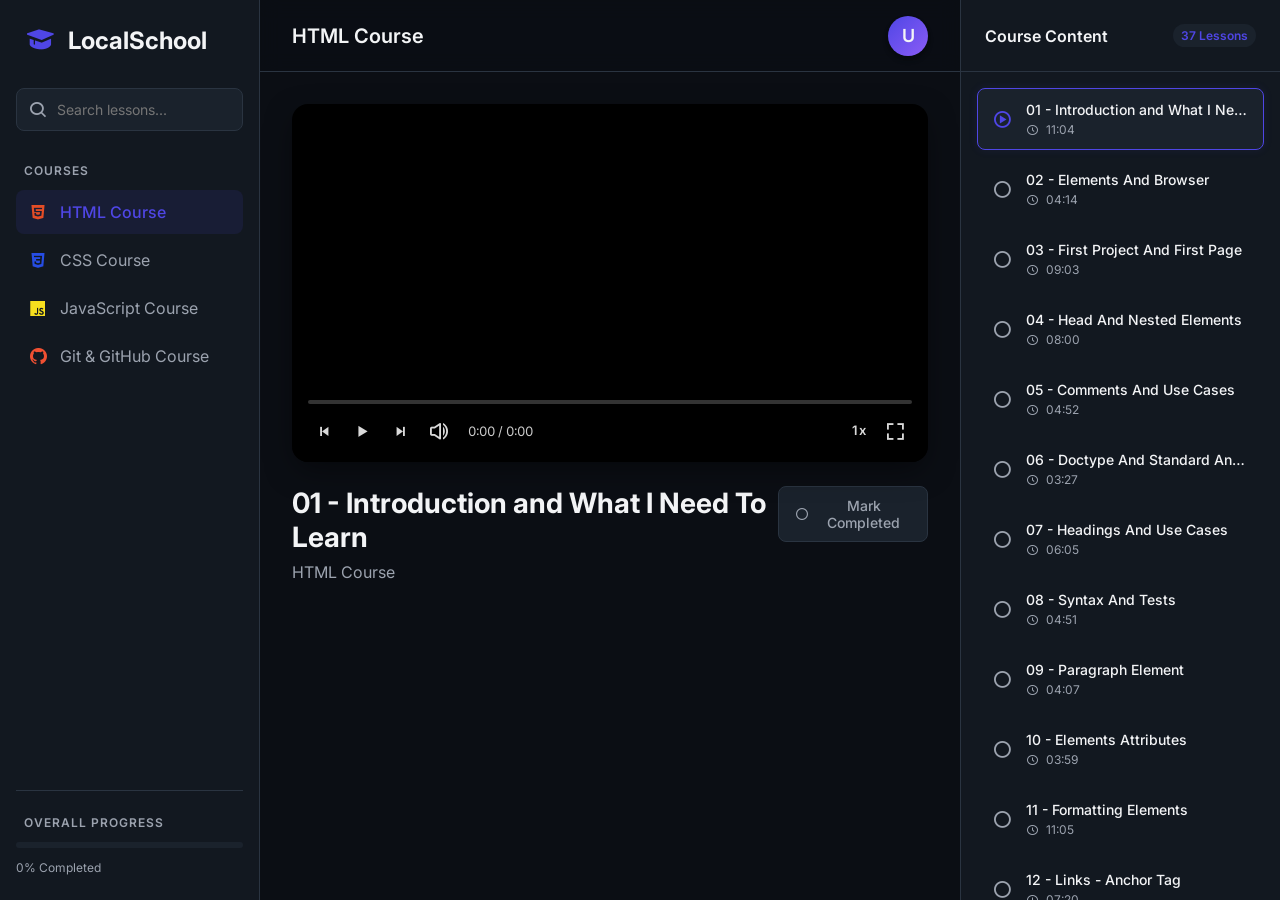
==== commit 2713ebf1: "added source code of project" ====
--- a/index.html
+++ b/index.html
@@ -1,360 +1,158 @@
 <!DOCTYPE html>
 <html lang="en">
-
 <head>
     <meta charset="UTF-8">
     <meta name="viewport" content="width=device-width, initial-scale=1.0">
-    <meta name="description"
-        content="Ahmed Hassan - Data Entry Specialist & ERP Professional. Expertise in Power BI, Microsoft Dynamics 365, and data analytics.">
-    <meta name="keywords"
-        content="Ahmed Hassan, Data Entry Specialist, Power BI, Microsoft Dynamics 365, ERP, Data Analytics">
-    <meta name="author" content="Ahmed Hassan">
-    <title>Ahmed Hassan - Professional CV</title>
-    <!-- Icon Libraries -->
-    <link rel="stylesheet" href="https://cdn.jsdelivr.net/gh/devicons/devicon@latest/devicon.min.css">
-    <link rel="stylesheet" href="https://cdnjs.cloudflare.com/ajax/libs/font-awesome/6.5.1/css/all.min.css">
-    <link rel="stylesheet" href="css/style.css">
+    <title>Offline Learning Platform</title>
+    <!-- SEO & Best Practices -->
+    <meta name="description" content="Offline learning platform to watch downloaded courses.">
+    <!-- Fonts -->
+    <link rel="preconnect" href="https://fonts.googleapis.com">
+    <link rel="preconnect" href="https://fonts.gstatic.com" crossorigin>
+    <link href="https://fonts.googleapis.com/css2?family=Inter:wght@300;400;500;600;700&display=swap" rel="stylesheet">
+    <!-- Icons -->
+    <link href='https://unpkg.com/boxicons@2.1.4/css/boxicons.min.css' rel='stylesheet'>
+    <!-- Styles -->
+    <link rel="stylesheet" href="style.css">
 </head>
-
 <body>
-    <div class="container">
-        <!-- Navigation Menu -->
-        <nav class="navbar">
-            <a href="#" class="nav-link active" data-section="home">Home</a>
-            <a href="#" class="nav-link" data-section="education">Education</a>
-            <a href="#" class="nav-link" data-section="experience">Experience</a>
-            <a href="#" class="nav-link" data-section="skills">Skills</a>
-            <a href="#" class="nav-link" data-section="projects">Projects</a>
-            <a href="#" class="nav-link" data-section="certifications">Certifications</a>
-        </nav>
-
-        <!-- Portfolio Section as Background for First Two Sections -->
-        <div class="portfolio-section">
-            <div class="portfolio-parallax-bg"></div>
-            <div class="floating-particles">
-                <div class="particle"></div>
-                <div class="particle"></div>
-                <div class="particle"></div>
-                <div class="particle"></div>
-                <div class="particle"></div>
-                <div class="particle"></div>
-                <div class="particle"></div>
-                <div class="particle"></div>
-                <div class="particle"></div>
-                <div class="particle"></div>
+    <div class="app-container">
+        <!-- Left Sidebar (Navigation) -->
+        <aside class="sidebar" id="sidebar">
+            <div class="logo">
+                <i class='bx bxs-graduation'></i>
+                <span>LocalSchool</span>
+            </div>
+            
+            <div class="search-box">
+                <i class='bx bx-search'></i>
+                <input type="text" id="search-input" placeholder="Search lessons...">
             </div>
 
-            <!-- Profile Header floating on Portfolio -->
-            <div id="home" class="profile-header fade-in page-section active">
-                <div class="profile-image">AH</div>
-                <h1 class="profile-name">Ahmed Hassan</h1>
-                <h2 class="profile-title">Data Entry Specialist</h2>
-                <p class="profile-summary">
-                    As an ERP Specialist working in Project Management Department at EDECS, I help bridge the gap between field teams and
-                    digital systems using Microsoft Dynamics 365. With hands-on experience creating service and purchase
-                    requests, and building smart search dashboards in Power BI, I solve real-world challenges that
-                    improve efficiency. I'm passionate about simplifying complex data and enabling smarter
-                    decision-making.
-                </p>
-                <div class="contact-info">
-                    <a href="mailto:ahmedp24x@gmail.com" class="contact-item">
-                        <span>📧</span> ahmedp24x@gmail.com
-                    </a>
-                    <a href="tel:+201015285926" class="contact-item">
-                        <span>📱</span> +20 1015285926
-                    </a>
-                    <a href="https://www.linkedin.com/in/ahmedhasson?utm_source=share&utm_campaign=share_via&utm_content=profile&utm_medium=android_app"
-                        class="contact-item" target="_blank" rel="noopener noreferrer">
-                        <span>💼</span> LinkedIn
-                    </a>
-                    <a href="https://github.com/Ahmedhassan1944" class="contact-item" target="_blank"
-                        rel="noopener noreferrer">
-                        <span>🔗</span> GitHub
-                    </a>
+            <nav class="course-nav">
+                <h3 class="nav-title">COURSES</h3>
+                <ul id="course-list">
+                    <!-- Injected via JS -->
+                </ul>
+            </nav>
+            
+            <div class="progress-section">
+                <h3 class="nav-title">OVERALL PROGRESS</h3>
+                <div class="progress-bar-container">
+                    <div class="progress-bar" id="overall-progress" style="width: 0%"></div>
                 </div>
+                <span class="progress-text" id="overall-progress-text">0% Completed</span>
             </div>
+        </aside>
 
+        <!-- Main Content Area -->
+        <main class="main-content">
+            <!-- Top Header -->
+            <header class="top-header">
+                <div class="header-left">
+                    <button class="mobile-menu-btn" id="mobile-menu-btn" aria-label="Toggle Menu">
+                        <i class='bx bx-menu'></i>
+                    </button>
+                    <h1 id="current-course-title">Welcome to LocalSchool</h1>
+                </div>
+                <div class="user-profile">
+                    <div class="avatar">U</div>
+                </div>
+            </header>
 
-        </div>
+            <!-- Video Player Section -->
+            <div class="video-section">
+                <div class="player-wrapper" id="player-wrapper">
+                    <video id="main-video" class="main-video">
+                        <!-- Source injected via JS -->
+                        Your browser does not support HTML video.
+                    </video>
 
-        <!-- Remaining Sections with Separate Background -->
-        <div class="remaining-sections">
-            <div class="main-content">
-                <!-- Education Section -->
-                <div id="education" class="section fade-in page-section">
-                    <h3 class="section-title">
-                        <div class="section-icon">🎓</div>
-                        Education
-                    </h3>
+                    <!-- Custom Loading Overlay -->
+                    <div class="loading-overlay" id="loading-overlay">
+                        <div class="spinner"></div>
+                    </div>
 
-                    <div class="education-item">
-                        <img src="images/alazhar-logo.png" alt="Al-Azhar University" class="education-logo">
-                        <div class="item-header">Bachelor of Commerce - BCom, Statistics</div>
-                        <div class="item-school">Al-Azhar University</div>
-                        <div class="item-date">Oct 2019 - Jul 2023</div>
-                        <div class="item-description">
-                            Grade: Very Good with honor. Specialized in statistical analysis and data interpretation,
-                            providing a strong foundation for data-driven decision making in business environments.
+                    <!-- Hidden canvas for thumbnail capture -->
+                    <canvas id="thumbnail-canvas" style="display:none;"></canvas>
+
+                    <!-- Seek Thumbnail Preview -->
+                    <div class="seek-thumbnail" id="seek-thumbnail">
+                        <canvas id="seek-thumb-canvas"></canvas>
+                        <span class="seek-time-label" id="seek-time-label">0:00</span>
+                    </div>
+
+                    <!-- Custom Video Controls -->
+                    <div class="custom-controls" id="custom-controls">
+                        <!-- Progress / Seek Bar -->
+                        <div class="seek-bar-wrapper">
+                            <div class="seek-bar" id="seek-bar">
+                                <div class="seek-buffered" id="seek-buffered"></div>
+                                <div class="seek-progress" id="seek-progress"></div>
+                                <div class="seek-handle" id="seek-handle"></div>
+                            </div>
+                        </div>
+
+                        <!-- Controls Row -->
+                        <div class="controls-row">
+                            <div class="controls-left">
+                                <button class="ctrl-btn" id="ctrl-prev" title="Previous Lesson">
+                                    <i class='bx bx-skip-previous'></i>
+                                </button>
+                                <button class="ctrl-btn" id="ctrl-play" title="Play/Pause">
+                                    <i class='bx bx-play'></i>
+                                </button>
+                                <button class="ctrl-btn" id="ctrl-next" title="Next Lesson">
+                                    <i class='bx bx-skip-next'></i>
+                                </button>
+                                <div class="volume-group">
+                                    <button class="ctrl-btn" id="ctrl-mute" title="Mute">
+                                        <i class='bx bx-volume-full'></i>
+                                    </button>
+                                    <input type="range" id="volume-slider" min="0" max="1" step="0.05" value="1" title="Volume">
+                                </div>
+                                <span class="time-display" id="time-display">0:00 / 0:00</span>
+                            </div>
+                            <div class="controls-right">
+                                <button class="ctrl-btn" id="ctrl-speed" title="Playback Speed">1x</button>
+                                <button class="ctrl-btn" id="ctrl-fullscreen" title="Fullscreen">
+                                    <i class='bx bx-fullscreen'></i>
+                                </button>
+                            </div>
                         </div>
                     </div>
                 </div>
 
-                <!-- Experience Section -->
-                <div id="experience" class="section fade-in page-section">
-                    <h3 class="section-title">
-                        <div class="section-icon">💼</div>
-                        Experience
-                    </h3>
-
-                    <div class="experience-item edecs-experience">
-                        <div class="experience-content">
-                            <div class="item-header">Data Entry Specialist</div>
-                            <div class="item-company">
-                                EDECS –
-                                <a href="https://www.edecs.com/projects/high-speed-rail-viaduct-hadayek-october-giza" target="_blank" rel="noopener noreferrer" style="color:inherit;text-decoration:underline dotted;">
-                                    High-Speed Rail Viaduct, Hadayek October
-                                </a>
-                            </div>
-                            <div class="item-date">May 2025 — Present · Giza, Egypt</div>
-                            <div class="item-subtitle" style="font-size:0.82rem;color:var(--text-secondary,#aaa);margin-bottom:0.6rem;">
-                                Client: Ministry of Transportation &amp; PARB &nbsp;|&nbsp; Consultant: SYSTRA &amp; SIEMENS &nbsp;|&nbsp; Design &amp; Build Contract
-                            </div>
-                            <div class="item-description">
-                                <ul>
-                                    <li>Initiate and process <strong>Purchase Requests (PRs)</strong> and <strong>Service Requests (SRs)</strong> through <strong>Microsoft Dynamics 365 F&amp;O</strong>, ensuring accurate ERP data entry and timely procurement workflow execution.</li>
-                                    <li>Support <strong>Technical Office</strong> operations by maintaining real-time concrete casting records in <strong>Google Sheets</strong>, enabling all project stakeholders to monitor executed quantities per structural element and supporting Business Intelligence and project tracking initiatives.</li>
-                                    <li>Manage end-to-end <strong>subcontractor invoice and payment certificate</strong> documentation, including obtaining departmental approvals and signatures, and compiling complete scanned dossiers (cover letters, invoices, and assessment sign-offs) for audit-ready records.</li>
-                                    <li>Coordinate <strong>ERP item code requests</strong> for new and modified materials, as well as <strong>vendor registration</strong> for suppliers and subcontractors, ensuring all documentation and coding requirements are fulfilled to accelerate the procurement process.</li>
-                                    <li>Serve as direct <strong>administrative support to the Project Manager</strong>, executing assigned tasks with accuracy and within required deadlines across cross-functional project activities.</li>
-                                    <li>Prepare <strong>progress reports</strong> for reinforcement steel and concrete works, comparing actual executed site quantities against project records and planned targets to identify variances and support informed decision-making.</li>
-                                    <li>Collaborate with site engineers within the <strong>Project Management Department</strong> to monitor construction activities, track work progress, and follow up on execution percentages using Google Sheets as a centralized project coordination platform.</li>
-                                </ul>
-                            </div>
-                        </div>
-                        <img src="images/edecs-logo.png" alt="EDECS" class="experience-logo">
+                <div class="video-info">
+                    <div class="title-row">
+                        <h2 id="current-lesson-title">Select a course to start learning</h2>
+                        <button id="mark-completed-btn" class="completed-btn">
+                            <i class='bx bx-check-circle'></i> Mark Completed
+                        </button>
                     </div>
-
-                    <div class="experience-item hassan-allam-experience">
-                        <div class="experience-content">
-                            <div class="item-header">Data Entry Specialist - Maintenance Department</div>
-                            <div class="item-company">Hassan Allam's Sons</div>
-                            <div class="item-date">November 2023 — February 2024 · New Cairo, EGYPT</div>
-                            <div class="item-description">
-                                <ul>
-                                    <li>Monitored and updated operating hours for a diverse fleet of heavy road construction equipment (Rollers, Graders, Pavers, etc.) to ensure strict adherence to Preventive Maintenance (PM) schedules (250, 500, 1000, 1500, and 2000-hour cycles).</li>
-                                    <li>Managed the procurement process by initiating and tracking Purchase Requisitions (PRs) for all site maintenance requirements and technical supplies.</li>
-                                    <li>Controlled inventory levels of essential spare parts and consumables, ensuring optimal stock availability for routine and emergency repairs to minimize equipment downtime.</li>
-                                    <li>Tracked and documented maintenance cycles specifically for high-wear components, including batteries and tires, to optimize their lifespan and performance.</li>
-                                    <li>Generated detailed reports on equipment status and maintenance history to support the technical office and site management in decision-making.</li>
-                                </ul>
-                            </div>
-                        </div>
-                        <img src="images/hassan-allam-logo.jpg" alt="Hassan Allam's Sons" class="experience-logo">
-                    </div>
-                </div>
-
-                <!-- Skills Section -->
-                <div id="skills" class="section fade-in page-section">
-                    <h3 class="section-title">
-                        <div class="section-icon">🚀</div>
-                        Skills
-                    </h3>
-
-                    <div class="skills-grid">
-                        <div class="skill-item">
-                            <img src="images/power-bi.svg" alt="Power BI" class="skill-icon-svg">
-                            <div class="skill-name">Power BI</div>
-                        </div>
-                        <div class="skill-item">
-                            <i class="devicon-azuresqldatabase-plain skill-icon"></i>
-                            <div class="skill-name">SQL</div>
-                        </div>
-                        <div class="skill-item">
-                            <i class="devicon-azuresqldatabase-plain skill-icon"></i>
-                            <div class="skill-name">T-SQL</div>
-                        </div>
-                        <div class="skill-item">
-                            <img src="images/excel.svg" alt="Excel" class="skill-icon-svg">
-                            <div class="skill-name">Excel</div>
-                        </div>
-                        <div class="skill-item">
-                            <img src="images/word.svg" alt="Word" class="skill-icon-svg">
-                            <div class="skill-name">Word</div>
-                        </div>
-                        <div class="skill-item">
-                            <img src="images/powerpoint.svg" alt="PowerPoint" class="skill-icon-svg">
-                            <div class="skill-name">Power Point</div>
-                        </div>
-                        <div class="skill-item">
-                            <img src="images/outlook.svg" alt="Outlook" class="skill-icon-svg">
-                            <div class="skill-name">Outlook</div>
-                        </div>
-                        <div class="skill-item">
-                            <img src="images/python.svg" alt="Python" class="skill-icon-svg">
-                            <div class="skill-name">Python</div>
-                        </div>
-                        <div class="skill-item">
-                            <i class="devicon-microsoftsqlserver-plain skill-icon"></i>
-                            <div class="skill-name">Microsoft SQL Server</div>
-                        </div>
-                        <div class="skill-item">
-                            <i class="fas fa-keyboard skill-icon"></i>
-                            <div class="skill-name">Typing</div>
-                        </div>
-                        <div class="skill-item">
-                            <i class="fas fa-plug skill-icon"></i>
-                            <div class="skill-name">API (OData Feed)</div>
-                        </div>
-                        <div class="skill-item">
-                            <img src="images/dynamics-365.png" alt="Microsoft Dynamics 365" class="skill-icon-svg">
-                            <div class="skill-name">ERP Microsoft Dynamics 365 F&O</div>
-                        </div>
-                        <div class="skill-item">
-                            <img src="images/google-antigravity.png" alt="Google Antigravity" class="skill-icon-svg">
-                            <div class="skill-name">Google.Antigravity (AI agent)</div>
-                        </div>
-                        <div class="skill-item">
-                            <svg class="skill-icon-svg" viewBox="0 0 48 48" xmlns="http://www.w3.org/2000/svg">
-                                <path fill="#43a047"
-                                    d="M37,45H11c-1.657,0-3-1.343-3-3V6c0-1.657,1.343-3,3-3h19l10,10v29C40,43.657,38.657,45,37,45z" />
-                                <path fill="#c8e6c9" d="M40,13H30V3L40,13z" />
-                                <path fill="#2e7d32" d="M30,13l10,10V13H30z" />
-                                <path fill="#e8f5e9"
-                                    d="M31,23H17v14h14V23z M19,35v-2h3v2H19z M19,31v-2h3v2H19z M19,27v-2h3v2H19z M26,35h-3v-2h3V35z M26,31h-3v-2h3V31z M26,27h-3v-2h3V27z M29,35h-2v-2h2V35z M29,31h-2v-2h2V31z M29,27h-2v-2h2V27z" />
-                            </svg>
-                            <div class="skill-name">Google Sheets</div>
-                        </div>
-                        <div class="skill-item">
-                            <img src="images/looker-studio.svg" alt="Looker Studio" class="skill-icon-svg">
-                            <div class="skill-name">Looker Studio</div>
-                        </div>
-                        <div class="skill-item">
-                            <i class="devicon-github-original skill-icon"></i>
-                            <div class="skill-name">GitHub</div>
-                        </div>
-                        <div class="skill-item">
-                            <img src="images/packet-tracer.png" alt="Cisco Packet Tracer" class="skill-icon-svg">
-                            <div class="skill-name">Cisco Packet Tracer</div>
-                        </div>
-                        <div class="skill-item">
-                            <img src="images/gns3.png" alt="GNS3" class="skill-icon-svg">
-                            <div class="skill-name">GNS3</div>
-                        </div>
-                    </div>
-                </div>
-
-                <!-- Projects Section -->
-                <div id="projects" class="section fade-in page-section">
-                    <h3 class="section-title">
-                        <div class="section-icon">🔧</div>
-                        Key Projects
-                    </h3>
-
-                    <div class="project-item">
-                        <div class="item-header">Real-Time Concrete Tracking &amp; Wastage Analysis System</div>
-                        <div class="item-date">2026</div>
-                        <div class="item-description">
-                            <p><strong>Tools:</strong> Google Sheets, Looker Studio</p>
-                            <p><strong>Overview:</strong> Designed and implemented a real-time concrete monitoring and
-                                analysis system to track concrete consumption, supply, and wastage across construction
-                                items and concrete stations. Uses Google Sheets with Data Validation and Conditional
-                                Formatting, connected to Looker Studio for live dashboards.</p>
-                            <br>
-                            <strong>Key Features:</strong>
-                            <ul>
-                                <li>Real-Time Reporting (auto-updates with Google Sheets entries)</li>
-                                <li>Concrete Consumption per Item tracking</li>
-                                <li>Concrete Supplied by Station monitoring</li>
-                                <li>Wastage Analysis per Item and per Station</li>
-                                <li>Wastage Percentage KPI: (Wastage Quantity ÷ Total Estimated Quantity) × 100</li>
-                            </ul>
-                            <strong>Business Value:</strong>
-                            <ul>
-                                <li>Enhances cost control and reduces concrete waste</li>
-                                <li>Enables real-time data-driven decisions</li>
-                                <li>Improves transparency between site execution and management</li>
-                                <li>Provides instant visibility without manual reporting</li>
-                            </ul>
-                            <p><strong>Skills:</strong> Google Sheets (Advanced), Data Validation, Conditional
-                                Formatting, Looker Studio, Real-Time Dashboards, Construction Data Analytics, KPI
-                                Design, Data Visualization</p>
-                        </div>
-                    </div>
-
-                    <div class="project-item">
-                        <div class="item-header">Smart Item Code Search using Power BI &amp; OData Feed</div>
-                        <div class="item-date">2025</div>
-                        <div class="item-description">
-                            Developed a Power BI project that connects two tables using the OData API feed.
-                            The main objective is to simplify the process of identifying item or service codes
-                            inside Microsoft Dynamics 365 ERP.
-                        </div>
-                    </div>
-
-                    <div class="project-item">
-                        <div class="item-header">Workflow Monitoring Dashboard – Power BI</div>
-                        <div class="item-date">2025</div>
-                        <div class="item-description">
-                            Designed and developed an interactive Power BI dashboard to monitor workflow processes
-                            for Purchase Requisitions and Service Requests at EDECS.
-                        </div>
-                    </div>
-
-                    <div class="project-item">
-                        <div class="item-header">PowerPoint Logistics Tracker</div>
-                        <div class="item-date">2025</div>
-                        <div class="item-description">
-                            Developed an interactive PowerPoint logistics tracker for Viaduct 98 – Nile SAT (Part 2),
-                            documenting daily vehicle movements with visual maps, animations, and organized tables.
-                            Enhanced reporting by delivering clear, professional insights without complex tools.
-                        </div>
-                    </div>
-                </div>
-
-                <!-- Certifications Section -->
-                <div id="certifications" class="section fade-in full-width page-section">
-                    <h3 class="section-title">
-                        <div class="section-icon">🏆</div>
-                        Certifications &amp; Achievements
-                    </h3>
-
-                    <div class="certifications-grid">
-                        <div class="cert-item">
-                            <img src="images/google-cert.svg" alt="Google Data Analytics" class="skill-icon-svg">
-                            <div class="cert-name">Google Data Analytics Professional Certificate</div>
-                            <div class="cert-issuer">Google</div>
-                        </div>
-                        <div class="cert-item">
-                            <img src="images/powerbi-cert.png" alt="Power BI Data Analysis" class="skill-icon-svg">
-                            <div class="cert-name">Analyzing and Visualizing Data with Microsoft Power BI</div>
-                            <div class="cert-issuer">365 Data Science</div>
-                        </div>
-                        <div class="cert-item">
-                            <img src="images/typing-cert.png" alt="Typing Certificate" class="skill-icon-svg">
-                            <div class="cert-name">Typing Certificate</div>
-                            <div class="cert-issuer">Typing.com</div>
-                        </div>
-                        <div class="cert-item">
-                            <img src="images/cisco-cert.svg" alt="Cisco Network Academy" class="skill-icon-svg">
-                            <div class="cert-name">CCNA: Introduction to Network</div>
-                            <div class="cert-issuer">Cisco Network Academy</div>
-                        </div>
-                        <div class="cert-item">
-                            <img src="images/cisco-cert.svg" alt="Cisco Network Academy" class="skill-icon-svg">
-                            <div class="cert-name">CCNA: Switching, Routing, and Wireless Essentials</div>
-                            <div class="cert-issuer">Cisco Network Academy</div>
-                        </div>
-                    </div>
+                    <p id="current-course-name" class="course-subtitle">Get ready to enhance your skills</p>
                 </div>
             </div>
-        </div>
-    </div>
-    <!-- Scroll Progress Bar -->
-    <div class="scroll-progress-container">
-        <div class="scroll-progress-bar"></div>
+        </main>
+
+        <!-- Right Sidebar (Playlist) -->
+        <aside class="playlist-sidebar" id="playlist-sidebar">
+            <div class="playlist-header">
+                <h3>Course Content</h3>
+                <span id="lesson-count" class="badge">0 Lessons</span>
+            </div>
+            <div class="playlist-items" id="playlist-items">
+                <!-- Injected via JS -->
+                <div class="empty-state">
+                    <i class='bx bx-movie-play'></i>
+                    <p>Select a course to view lessons</p>
+                </div>
+            </div>
+        </aside>
     </div>
 
-    <script src="js/script.js"></script>
+    <!-- Scripts -->
+    <script src="data.js"></script>
+    <script src="script.js"></script>
 </body>
-
 </html>
--- a/style.css
+++ b/style.css
@@ -0,0 +1,704 @@
+:root {
+    /* Color Palette - Premium Dark Mode */
+    --bg-main: #0B0E14;
+    --bg-sidebar: #121820;
+    --bg-card: #1A222C;
+    --bg-hover: #232D3B;
+    
+    --primary: #4F46E5;
+    --primary-hover: #6366F1;
+    --accent: #00F0FF;
+    --success: #10B981;
+    --text-main: #F3F4F6;
+    --text-muted: #9CA3AF;
+    --border: #2A3441;
+    
+    /* Typography */
+    --font-family: 'Inter', sans-serif;
+    
+    /* Shadows & Effects */
+    --shadow-md: 0 4px 6px -1px rgba(0, 0, 0, 0.3), 0 2px 4px -1px rgba(0, 0, 0, 0.2);
+    --transition: all 0.3s cubic-bezier(0.4, 0, 0.2, 1);
+    --glass: rgba(18, 24, 32, 0.7);
+}
+
+* {
+    margin: 0;
+    padding: 0;
+    box-sizing: border-box;
+}
+
+body {
+    font-family: var(--font-family);
+    background-color: var(--bg-main);
+    color: var(--text-main);
+    overflow: hidden; /* Prevent body scroll, layout handles scrolling */
+}
+
+/* Scrollbar styling */
+::-webkit-scrollbar {
+    width: 6px;
+}
+::-webkit-scrollbar-track {
+    background: transparent;
+}
+::-webkit-scrollbar-thumb {
+    background: var(--border);
+    border-radius: 10px;
+}
+::-webkit-scrollbar-thumb:hover {
+    background: var(--text-muted);
+}
+
+/* Layout */
+.app-container {
+    display: grid;
+    grid-template-columns: 260px 1fr 320px;
+    height: 100vh;
+    width: 100vw;
+}
+
+/* --- Left Sidebar --- */
+.sidebar {
+    background-color: var(--bg-sidebar);
+    border-right: 1px solid var(--border);
+    display: flex;
+    flex-direction: column;
+    padding: 24px 16px;
+    z-index: 10;
+    max-height: 100vh;
+}
+
+.logo {
+    display: flex;
+    align-items: center;
+    gap: 12px;
+    font-size: 24px;
+    font-weight: 700;
+    color: var(--text-main);
+    margin-bottom: 32px;
+    padding: 0 8px;
+}
+.logo i {
+    color: var(--primary);
+    font-size: 32px;
+}
+
+.search-box {
+    position: relative;
+    margin-bottom: 32px;
+}
+.search-box i {
+    position: absolute;
+    left: 12px;
+    top: 50%;
+    transform: translateY(-50%);
+    color: var(--text-muted);
+    font-size: 20px;
+}
+.search-box input {
+    width: 100%;
+    background-color: var(--bg-card);
+    border: 1px solid var(--border);
+    border-radius: 8px;
+    padding: 12px 12px 12px 40px;
+    color: var(--text-main);
+    font-family: var(--font-family);
+    font-size: 14px;
+    transition: var(--transition);
+}
+.search-box input:focus {
+    outline: none;
+    border-color: var(--primary);
+    box-shadow: 0 0 0 2px rgba(79, 70, 229, 0.2);
+}
+
+.course-nav {
+    flex: 1;
+    overflow-y: auto;
+    min-height: 0;
+}
+.nav-title {
+    font-size: 12px;
+    font-weight: 600;
+    color: var(--text-muted);
+    letter-spacing: 1px;
+    margin-bottom: 12px;
+    padding: 0 8px;
+}
+
+#course-list {
+    list-style: none;
+}
+.course-item {
+    display: flex;
+    align-items: center;
+    gap: 12px;
+    padding: 12px;
+    border-radius: 8px;
+    cursor: pointer;
+    transition: var(--transition);
+    margin-bottom: 4px;
+    color: var(--text-muted);
+}
+.course-item:hover {
+    background-color: var(--bg-hover);
+    color: var(--text-main);
+}
+.course-item.active {
+    background-color: rgba(79, 70, 229, 0.1);
+    color: var(--primary);
+    font-weight: 500;
+}
+.course-item i {
+    font-size: 20px;
+}
+
+.progress-section {
+    margin-top: auto;
+    padding-top: 24px;
+    border-top: 1px solid var(--border);
+}
+.progress-bar-container {
+    height: 6px;
+    background-color: var(--bg-card);
+    border-radius: 4px;
+    margin-bottom: 8px;
+    overflow: hidden;
+}
+.progress-bar {
+    height: 100%;
+    background: linear-gradient(90deg, var(--primary), var(--accent));
+    border-radius: 4px;
+    transition: width 0.5s ease;
+}
+.progress-text {
+    font-size: 12px;
+    color: var(--text-muted);
+}
+
+/* --- Main Content --- */
+.main-content {
+    display: flex;
+    flex-direction: column;
+    overflow-y: auto;
+    background-color: var(--bg-main);
+    min-height: 0;
+    /* Hide scrollbar visually but keep scroll functionality */
+    scrollbar-width: none;       /* Firefox */
+    -ms-overflow-style: none;    /* IE/Edge */
+}
+.main-content::-webkit-scrollbar {
+    display: none;               /* Chrome/Safari */
+}
+
+.top-header {
+    height: 72px;
+    display: flex;
+    align-items: center;
+    justify-content: space-between;
+    padding: 0 32px;
+    background: rgba(11, 14, 20, 0.8);
+    backdrop-filter: blur(10px);
+    border-bottom: 1px solid var(--border);
+    position: sticky;
+    top: 0;
+    z-index: 5;
+}
+
+.header-left {
+    display: flex;
+    align-items: center;
+    gap: 16px;
+}
+
+.mobile-menu-btn {
+    display: none;
+    background: none;
+    border: none;
+    color: var(--text-main);
+    font-size: 28px;
+    cursor: pointer;
+}
+
+h1#current-course-title {
+    font-size: 20px;
+    font-weight: 600;
+}
+
+.user-profile .avatar {
+    width: 40px;
+    height: 40px;
+    background: linear-gradient(135deg, var(--primary), #8B5CF6);
+    border-radius: 50%;
+    display: flex;
+    align-items: center;
+    justify-content: center;
+    font-weight: 600;
+    font-size: 18px;
+    box-shadow: var(--shadow-md);
+}
+
+.video-section {
+    padding: 32px;
+    max-width: 1200px;
+    margin: 0 auto;
+    width: 100%;
+}
+
+.player-wrapper {
+    width: 100%;
+    aspect-ratio: 16 / 9;
+    background-color: #000;
+    border-radius: 16px;
+    overflow: hidden;
+    position: relative;
+    box-shadow: 0 10px 30px -5px rgba(0, 0, 0, 0.5);
+    margin-bottom: 24px;
+    cursor: pointer;
+}
+/* Controls only shown via JS (controls-visible class) — NO CSS :hover override */
+.player-wrapper.controls-visible .custom-controls {
+    opacity: 1;
+    transform: translateY(0);
+}
+/* Hide cursor when controls are hidden */
+.player-wrapper:not(.controls-visible) {
+    cursor: none;
+}
+/* Fullscreen overrides */
+.player-wrapper:fullscreen,
+.player-wrapper:-webkit-full-screen,
+.player-wrapper:-moz-full-screen {
+    width: 100vw;
+    height: 100vh;
+    aspect-ratio: unset;
+    border-radius: 0;
+    margin: 0;
+}
+
+.main-video {
+    width: 100%;
+    height: 100%;
+    object-fit: contain;
+}
+
+/* =========================================
+   CUSTOM VIDEO CONTROLS
+   ========================================= */
+.custom-controls {
+    position: absolute;
+    bottom: 0;
+    left: 0;
+    right: 0;
+    padding: 12px 16px 14px;
+    background: linear-gradient(to top, rgba(0,0,0,0.85) 0%, rgba(0,0,0,0.4) 70%, transparent 100%);
+    opacity: 0;
+    transform: translateY(4px);
+    transition: opacity 0.3s ease, transform 0.3s ease;
+    z-index: 3;
+}
+
+/* Seek Bar */
+.seek-bar-wrapper {
+    padding: 6px 0;
+    cursor: pointer;
+    position: relative;
+}
+.seek-bar {
+    width: 100%;
+    height: 4px;
+    background: rgba(255,255,255,0.2);
+    border-radius: 4px;
+    position: relative;
+    transition: height 0.15s ease;
+}
+.seek-bar-wrapper:hover .seek-bar {
+    height: 6px;
+}
+.seek-buffered {
+    position: absolute;
+    left: 0; top: 0; bottom: 0;
+    background: rgba(255,255,255,0.3);
+    border-radius: 4px;
+    width: 0%;
+    pointer-events: none;
+}
+.seek-progress {
+    position: absolute;
+    left: 0; top: 0; bottom: 0;
+    background: linear-gradient(90deg, var(--primary), var(--accent));
+    border-radius: 4px;
+    width: 0%;
+    pointer-events: none;
+}
+.seek-handle {
+    position: absolute;
+    top: 50%;
+    width: 14px;
+    height: 14px;
+    background: #fff;
+    border-radius: 50%;
+    transform: translate(-50%, -50%) scale(0);
+    transition: transform 0.15s ease;
+    pointer-events: none;
+    box-shadow: 0 0 6px rgba(79,70,229,0.8);
+    left: 0%;
+}
+.seek-bar-wrapper:hover .seek-handle {
+    transform: translate(-50%, -50%) scale(1);
+}
+
+/* Controls Row */
+.controls-row {
+    display: flex;
+    align-items: center;
+    justify-content: space-between;
+    margin-top: 4px;
+}
+.controls-left, .controls-right {
+    display: flex;
+    align-items: center;
+    gap: 4px;
+}
+
+.ctrl-btn {
+    background: none;
+    border: none;
+    color: rgba(255,255,255,0.85);
+    font-size: 22px;
+    cursor: pointer;
+    padding: 6px;
+    border-radius: 6px;
+    display: flex;
+    align-items: center;
+    justify-content: center;
+    transition: color 0.2s, background 0.2s, transform 0.15s;
+    line-height: 1;
+}
+.ctrl-btn:hover {
+    color: #fff;
+    background: rgba(255,255,255,0.12);
+    transform: scale(1.1);
+}
+#ctrl-speed {
+    font-size: 13px;
+    font-family: var(--font-family);
+    font-weight: 600;
+    padding: 6px 8px;
+    letter-spacing: 0.5px;
+}
+
+/* Volume Group */
+.volume-group {
+    display: flex;
+    align-items: center;
+    gap: 4px;
+}
+#volume-slider {
+    -webkit-appearance: none;
+    appearance: none;
+    width: 0;
+    height: 4px;
+    border-radius: 4px;
+    background: rgba(255,255,255,0.3);
+    outline: none;
+    cursor: pointer;
+    transition: width 0.25s ease, opacity 0.25s ease;
+    opacity: 0;
+}
+.volume-group:hover #volume-slider {
+    width: 70px;
+    opacity: 1;
+}
+#volume-slider::-webkit-slider-thumb {
+    -webkit-appearance: none;
+    width: 12px;
+    height: 12px;
+    border-radius: 50%;
+    background: #fff;
+    cursor: pointer;
+}
+
+/* Time Display */
+.time-display {
+    font-size: 13px;
+    color: rgba(255,255,255,0.8);
+    font-variant-numeric: tabular-nums;
+    white-space: nowrap;
+    padding-left: 4px;
+    font-family: var(--font-family);
+}
+
+/* =========================================
+   SEEK THUMBNAIL PREVIEW
+   ========================================= */
+.seek-thumbnail {
+    position: absolute;
+    bottom: 72px;  /* sits above the controls bar */
+    transform: translateX(-50%);
+    display: flex;
+    flex-direction: column;
+    align-items: center;
+    gap: 5px;
+    pointer-events: none;
+    opacity: 0;
+    transition: opacity 0.15s ease;
+    z-index: 10;
+    filter: drop-shadow(0 4px 16px rgba(0,0,0,0.8));
+}
+.seek-thumbnail.visible {
+    opacity: 1;
+}
+#seek-thumb-canvas {
+    width: 160px;
+    height: 90px;
+    border-radius: 8px;
+    border: 2px solid rgba(79,70,229,0.7);
+    display: block;
+    background: #000;
+}
+.seek-time-label {
+    background: rgba(0,0,0,0.75);
+    color: #fff;
+    font-size: 12px;
+    font-family: var(--font-family);
+    font-weight: 600;
+    padding: 3px 8px;
+    border-radius: 4px;
+    backdrop-filter: blur(4px);
+    border: 1px solid rgba(255,255,255,0.15);
+}
+
+.loading-overlay {
+    position: absolute;
+    top: 0;
+    left: 0;
+    width: 100%;
+    height: 100%;
+    background: rgba(0, 0, 0, 0.5);
+    display: flex;
+    align-items: center;
+    justify-content: center;
+    z-index: 2;
+}
+
+.spinner {
+    width: 50px;
+    height: 50px;
+    border: 4px solid rgba(255, 255, 255, 0.3);
+    border-top-color: var(--primary);
+    border-radius: 50%;
+    animation: spin 1s linear infinite;
+}
+
+@keyframes spin { 
+    to { transform: rotate(360deg); } 
+}
+
+.video-info .title-row {
+    display: flex;
+    justify-content: space-between;
+    align-items: flex-start;
+    margin-bottom: 8px;
+}
+
+#current-lesson-title {
+    font-size: 28px;
+    font-weight: 700;
+    color: var(--text-main);
+}
+
+.course-subtitle {
+    font-size: 16px;
+    color: var(--text-muted);
+}
+
+.completed-btn {
+    background-color: var(--bg-card);
+    border: 1px solid var(--border);
+    color: var(--text-muted);
+    padding: 10px 16px;
+    border-radius: 8px;
+    font-family: var(--font-family);
+    font-size: 14px;
+    font-weight: 500;
+    cursor: pointer;
+    display: flex;
+    align-items: center;
+    gap: 8px;
+    transition: var(--transition);
+}
+.completed-btn:hover {
+    background-color: var(--bg-hover);
+    color: var(--text-main);
+}
+.completed-btn.is-completed {
+    background-color: rgba(16, 185, 129, 0.1);
+    color: var(--success);
+    border-color: rgba(16, 185, 129, 0.3);
+}
+
+/* --- Right Sidebar (Playlist) --- */
+.playlist-sidebar {
+    background-color: var(--bg-sidebar);
+    border-left: 1px solid var(--border);
+    display: flex;
+    flex-direction: column;
+    z-index: 10;
+    max-height: 100vh;
+}
+
+.playlist-header {
+    height: 72px;
+    display: flex;
+    align-items: center;
+    justify-content: space-between;
+    padding: 0 24px;
+    border-bottom: 1px solid var(--border);
+    background-color: var(--bg-sidebar);
+}
+.playlist-header h3 {
+    font-size: 16px;
+    font-weight: 600;
+}
+.badge {
+    background-color: var(--bg-card);
+    padding: 4px 8px;
+    border-radius: 12px;
+    font-size: 12px;
+    color: var(--primary);
+    font-weight: 600;
+}
+
+.playlist-items {
+    flex: 1;
+    overflow-y: auto;
+    padding: 16px;
+    min-height: 0;
+}
+
+.empty-state {
+    text-align: center;
+    padding: 40px 20px;
+    color: var(--text-muted);
+}
+.empty-state i {
+    font-size: 48px;
+    margin-bottom: 16px;
+    opacity: 0.5;
+}
+
+.lesson-item {
+    display: flex;
+    gap: 12px;
+    padding: 12px;
+    border-radius: 8px;
+    cursor: pointer;
+    transition: var(--transition);
+    margin-bottom: 8px;
+    border: 1px solid transparent;
+}
+.lesson-item:hover {
+    background-color: var(--bg-hover);
+}
+.lesson-item.active {
+    background-color: var(--bg-card);
+    border-color: var(--primary);
+    box-shadow: 0 0 10px rgba(79, 70, 229, 0.1);
+}
+
+.lesson-status {
+    width: 24px;
+    display: flex;
+    align-items: center;
+    justify-content: center;
+}
+.lesson-status i {
+    font-size: 20px;
+    color: var(--text-muted);
+}
+.lesson-item.completed .lesson-status i {
+    color: var(--success);
+}
+.lesson-item.active .lesson-status i {
+    color: var(--primary);
+}
+
+.lesson-details {
+    flex: 1;
+    overflow: hidden;
+}
+.lesson-title {
+    font-size: 14px;
+    font-weight: 500;
+    color: var(--text-main);
+    margin-bottom: 4px;
+    white-space: nowrap;
+    overflow: hidden;
+    text-overflow: ellipsis;
+}
+.lesson-meta {
+    font-size: 12px;
+    color: var(--text-muted);
+    display: flex;
+    align-items: center;
+    gap: 8px;
+}
+
+/* Animations */
+@keyframes fadeIn {
+    from { opacity: 0; transform: translateY(10px); }
+    to { opacity: 1; transform: translateY(0); }
+}
+.lesson-item {
+    animation: fadeIn 0.3s ease forwards;
+}
+
+/* Responsive Design */
+@media (max-width: 1024px) {
+    .app-container {
+        grid-template-columns: 240px 1fr;
+    }
+    .playlist-sidebar {
+        position: fixed;
+        right: -320px;
+        top: 72px;
+        bottom: 0;
+        width: 320px;
+        transition: right 0.3s ease;
+        box-shadow: -5px 0 15px rgba(0,0,0,0.5);
+    }
+    /* We can toggle a class to show playlist on smaller screens if needed */
+}
+
+@media (max-width: 768px) {
+    .app-container {
+        grid-template-columns: 1fr;
+    }
+    .sidebar {
+        position: fixed;
+        left: -260px;
+        top: 0;
+        bottom: 0;
+        width: 260px;
+        transition: left 0.3s ease;
+        box-shadow: 5px 0 15px rgba(0,0,0,0.5);
+    }
+    .sidebar.open {
+        left: 0;
+    }
+    .mobile-menu-btn {
+        display: block;
+    }
+    .video-section {
+        padding: 16px;
+    }
+    #current-lesson-title {
+        font-size: 20px;
+    }
+    .video-info .title-row {
+        flex-direction: column;
+        gap: 12px;
+    }
+}
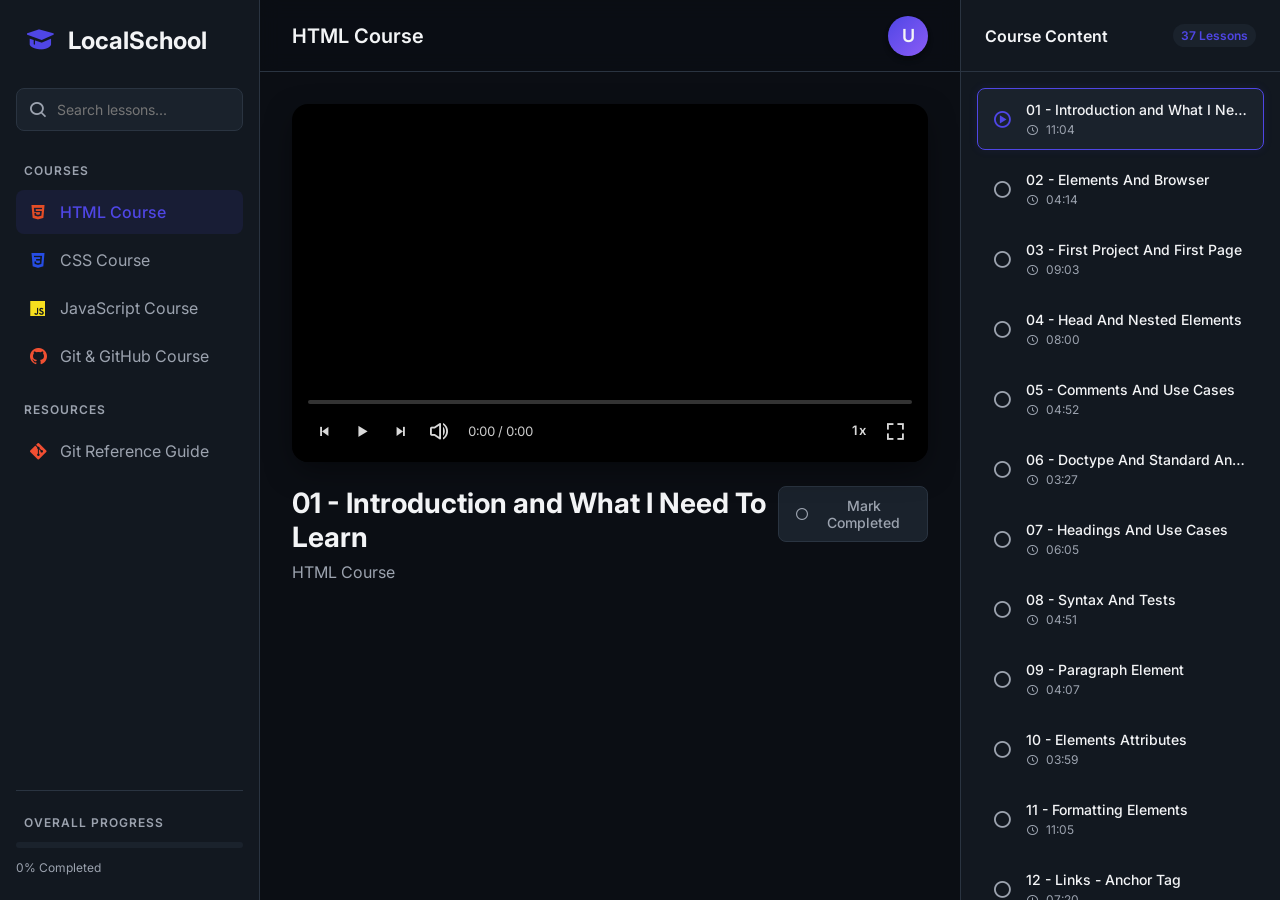
==== commit ab1d6fcf: "modified new features" ====
--- a/index.html
+++ b/index.html
@@ -33,6 +33,16 @@
                 <h3 class="nav-title">COURSES</h3>
                 <ul id="course-list">
                     <!-- Injected via JS -->
+                </ul>
+
+                <h3 class="nav-title" style="margin-top: 24px;">RESOURCES</h3>
+                <ul style="list-style: none;">
+                    <li class="course-item" style="padding: 0;">
+                        <a href="Git& GitHub-course/git-reference/index.html" target="_blank" style="text-decoration: none; color: inherit; display: flex; align-items: center; gap: 12px; padding: 12px; width: 100%;">
+                            <i class='bx bxl-git' style='color: #f14e32'></i>
+                            <span>Git Reference Guide</span>
+                        </a>
+                    </li>
                 </ul>
             </nav>
             
